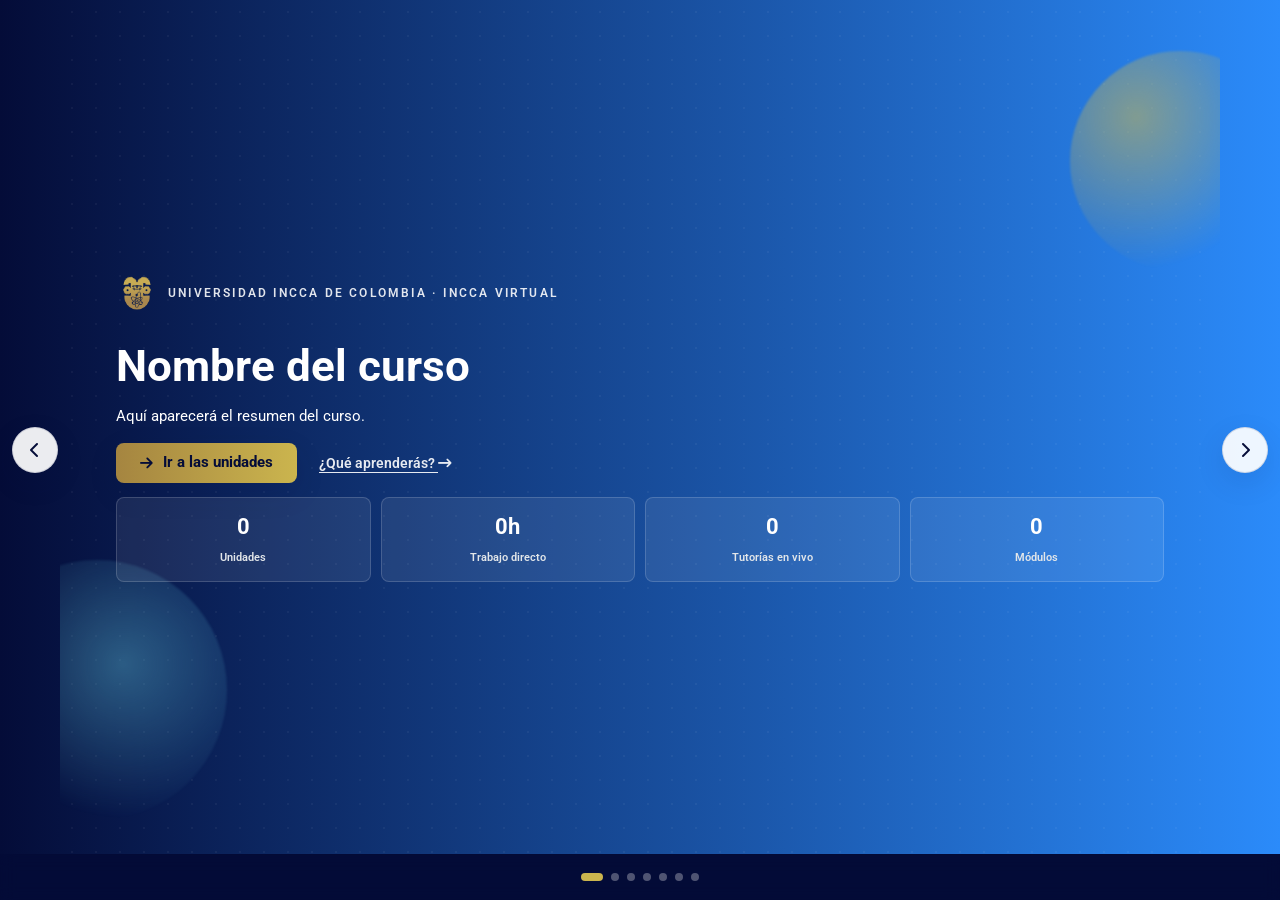
==== index.html @ 9ead6270 "Diapositivas dinamicas: mostrar/ocultar/reordenar y custom (media/pagina) Nuevo campo "secciones" pa" ====
<!DOCTYPE html>
<html lang="es">
<head>
<meta charset="UTF-8">
<meta name="viewport" content="width=device-width, initial-scale=1, viewport-fit=cover">
<title>Visor de recurso — U.INCCA</title>
<meta name="description" content="Visor interactivo de recursos educativos de la Universidad INCCA de Colombia: bienvenida, ruta de aprendizaje, docente, tutorías, video y unidades del curso — contenido parametrizado por curso.">
<meta name="robots" content="noindex, follow">
<meta name="theme-color" content="#040C38">
<meta name="color-scheme" content="light">

<link rel="icon" href="./assets/img/favicon.png" type="image/png">
<link rel="apple-touch-icon" href="./assets/img/apple-touch-icon.png">

<link rel="preconnect" href="https://fonts.googleapis.com">
<link rel="preconnect" href="https://fonts.gstatic.com" crossorigin>
<link rel="preconnect" href="https://cdnjs.cloudflare.com">
<link href="https://fonts.googleapis.com/css2?family=Roboto:wght@400;500;600;700&display=swap" rel="stylesheet">
<link rel="stylesheet" href="https://cdnjs.cloudflare.com/ajax/libs/font-awesome/6.7.2/css/all.min.css" crossorigin="anonymous" referrerpolicy="no-referrer">

<link rel="stylesheet" href="./assets/css/styles.css">
</head>
<body>

<noscript>
  <div style="position:fixed;inset:0;background:#040C38;color:#fff;display:flex;align-items:center;justify-content:center;text-align:center;padding:8vw;font-family:Roboto,Arial,sans-serif;z-index:9999">
    <p>Este contenido interactivo necesita JavaScript habilitado en tu navegador para funcionar. Por favor actívalo y recarga la página.</p>
  </div>
</noscript>

<div class="deck" id="deck">

  <div class="slides" id="slides" role="region" aria-label="Contenido del curso, navegable por diapositivas">

    <!-- 1. HERO -->
    <section class="slide on-dark" id="hero" role="group" aria-roledescription="diapositiva" aria-label="Inicio">
      <div class="slide-body hero-body">
        <div class="hero-dots-bg" aria-hidden="true"></div>
        <div class="hero-blob hero-blob--gold" aria-hidden="true"></div>
        <div class="hero-blob hero-blob--cyan" aria-hidden="true"></div>

        <div class="stagger" style="position:relative;z-index:1;display:flex;flex-direction:column;gap:14px">
          <div class="hero-eyebrow">
            <img class="hero-eyebrow-mark" src="./assets/img/unincca-emblem.png" alt="" aria-hidden="true">
            <div class="hero-eyebrow-text">Universidad INCCA de Colombia · INCCA Virtual</div>
          </div>

          <div class="hero-badges" id="heroBadges"></div>

          <h1 class="hero-title" id="courseName">—</h1>
          <p class="hero-desc" id="heroResumen"></p>

          <div class="hero-cta">
            <button class="btn btn-gold" id="heroUnitsCue">
              <i class="fa-solid fa-arrow-right" aria-hidden="true"></i> Ir a las unidades
            </button>
            <button class="link-underline" id="heroLearnCue">¿Qué aprenderás? <i class="fa-solid fa-arrow-right-long" aria-hidden="true"></i></button>
          </div>

          <div class="stat-row">
            <div class="stat-cell"><span class="stat-num" id="statUnidades" data-counter="0">0</span><span class="stat-label">Unidades</span></div>
            <div class="stat-cell"><span class="stat-num" id="statHoras" data-counter="0" data-counter-suffix="h">0</span><span class="stat-label">Trabajo directo</span></div>
            <div class="stat-cell"><span class="stat-num" id="statTutorias" data-counter="0">0</span><span class="stat-label">Tutorías en vivo</span></div>
            <div class="stat-cell"><span class="stat-num" id="statModulos" data-counter="0">0</span><span class="stat-label">Módulos</span></div>
          </div>
        </div>
      </div>
    </section>

    <!-- 2. BIENVENIDA -->
    <section class="slide" id="bienvenida" role="group" aria-roledescription="diapositiva" aria-label="Bienvenida">
      <div class="slide-body">
        <div class="slide-head">
          <div class="tag"><i class="fa-solid fa-hand-holding-heart" aria-hidden="true"></i> Bienvenida</div>
          <h2 class="heading" id="bienvenidaTitulo">¡Bienvenidos al curso!</h2>
        </div>
        <div class="welcome-grid stagger">
          <div class="welcome-text" id="bienvenidaParrafos"></div>
          <div class="quote-card">
            <blockquote id="bienvenidaFrase"></blockquote>
            <div class="quote-bar"></div>
          </div>
        </div>
      </div>
    </section>

    <!-- 3. APRENDERÁS -->
    <section class="slide" id="aprenderas" role="group" aria-roledescription="diapositiva" aria-label="Qué aprenderás">
      <div class="slide-body">
        <div class="slide-head">
          <div class="tag"><i class="fa-solid fa-route" aria-hidden="true"></i> Ruta de aprendizaje</div>
          <h2 class="heading">¿Qué aprenderás?</h2>
          <p class="sub">Toca cada tarjeta para ver el detalle.</p>
        </div>
        <div class="learn-grid stagger" id="learnGrid"></div>
      </div>
    </section>

    <!-- 4. DOCENTE CREADOR -->
    <section class="slide" id="docente" role="group" aria-roledescription="diapositiva" aria-label="Docente creador">
      <div class="slide-body">
        <div class="slide-head">
          <div class="tag"><i class="fa-solid fa-chalkboard-user" aria-hidden="true"></i> Docente creador</div>
        </div>
        <div class="teacher-grid stagger">
          <div class="teacher-media" id="teacherMedia">
            <div class="teacher-video-frame" id="teacherVideoFrame" hidden>
              <div class="ratio">
                <iframe id="teacherVideo" src="" title="Video del docente creador" allow="autoplay; encrypted-media; picture-in-picture" allowfullscreen loading="lazy"></iframe>
              </div>
            </div>
            <div class="teacher-avatar-frame" id="teacherAvatarFrame">
              <img class="teacher-avatar" id="teacherAvatar" src="" alt="">
            </div>
          </div>
          <div>
            <h3 class="teacher-name" id="teacherName">Docente del curso</h3>
            <div class="teacher-role" id="teacherRole"></div>
            <div class="teacher-bio" id="teacherBio"></div>
            <div class="teacher-tags" id="teacherTags"></div>
          </div>
        </div>
      </div>
    </section>

    <!-- 4b. DOCENTE TUTOR — opcional: solo se muestra si el JSON trae
         "profesor_tutor" (ver construirSlides() en main.js). Mismo
         componente que el docente creador (.teacher-grid), otro rol. -->
    <section class="slide" id="docente_tutor" role="group" aria-roledescription="diapositiva" aria-label="Docente tutor" hidden>
      <div class="slide-body">
        <div class="slide-head">
          <div class="tag"><i class="fa-solid fa-user-tie" aria-hidden="true"></i> Docente tutor</div>
        </div>
        <div class="teacher-grid stagger">
          <div class="teacher-media" id="tutorMedia">
            <div class="teacher-video-frame" id="tutorVideoFrame" hidden>
              <div class="ratio">
                <iframe id="tutorVideo" src="" title="Video del docente tutor" allow="autoplay; encrypted-media; picture-in-picture" allowfullscreen loading="lazy"></iframe>
              </div>
            </div>
            <div class="teacher-avatar-frame" id="tutorAvatarFrame">
              <img class="teacher-avatar" id="tutorAvatar" src="" alt="">
            </div>
          </div>
          <div>
            <h3 class="teacher-name" id="tutorName">Docente del curso</h3>
            <div class="teacher-role" id="tutorRole"></div>
            <div class="teacher-bio" id="tutorBio"></div>
            <div class="teacher-tags" id="tutorTags"></div>
          </div>
        </div>
      </div>
    </section>

    <!-- 5. TUTORÍAS -->
    <section class="slide on-dark-solid" id="tutorias" role="group" aria-roledescription="diapositiva" aria-label="Tutorías">
      <div class="slide-body">
        <div class="slide-head text-center" style="align-items:center;margin:0 auto">
          <div class="tag"><i class="fa-solid fa-calendar-days" aria-hidden="true"></i> Tutorías</div>
          <h2 class="heading">Encuentros sincrónicos</h2>
        </div>
        <div class="tutoria-list stagger" id="tutoriaList"></div>
      </div>
    </section>

    <!-- 6. DEA -->
    <section class="slide on-dark" id="dea" role="group" aria-roledescription="diapositiva" aria-label="Diseño de Experiencia para el Aprendizaje">
      <div class="slide-body">
        <div class="dea-grid stagger">
          <div class="dea-text">
            <div class="tag"><i class="fa-solid fa-compass" aria-hidden="true"></i> Presentación · DEA</div>
            <h2 class="heading" id="videoTitulo" style="margin:10px 0 12px"></h2>
            <div id="videoParrafos"></div>
            <div class="dea-btn-row">
              <button class="btn btn-gold" id="deaUnitsCue">
                <i class="fa-solid fa-door-open" aria-hidden="true"></i> Ir a las unidades
              </button>
              <a class="btn btn-ghost" id="deaDescargaBtn" href="#" target="_blank" rel="noopener" hidden>
                <i class="fa-solid fa-download" aria-hidden="true"></i> Descargar material
              </a>
            </div>
          </div>
          <div class="dea-video-frame" id="deaVideoFrame">
            <div class="ratio">
              <iframe id="videoFrame" src="" title="Video de presentación del curso" allow="autoplay; encrypted-media; picture-in-picture" allowfullscreen loading="lazy"></iframe>
            </div>
          </div>
        </div>
      </div>
    </section>

    <!-- 7. UNIDADES — a pantalla completa (de arriba del todo hasta el deck-bottombar),
         sin el padding/max-width del resto de diapositivas: ver .slide-fullbleed .slide-body.
         Misma clase que usan las diapositivas custom tipo "pagina" (ver main.js). -->
    <section class="slide slide-fullbleed" id="unidades" role="group" aria-roledescription="diapositiva" aria-label="Unidades del curso">
      <div class="slide-body">
        <div class="units-hero" id="unitsHero" aria-label="Módulos del curso"></div>
      </div>
    </section>

  </div>

  <button class="deck-arrow deck-arrow--prev" id="prevBtn" aria-label="Diapositiva anterior"><i class="fa-solid fa-chevron-left" aria-hidden="true"></i></button>
  <button class="deck-arrow deck-arrow--next" id="nextBtn" aria-label="Siguiente diapositiva"><i class="fa-solid fa-chevron-right" aria-hidden="true"></i></button>

  <footer class="deck-bottombar">
    <nav class="deck-dots" id="deckDots" aria-label="Ir a diapositiva"></nav>
  </footer>

</div>

<!-- Modal de pantalla completa para diapositivas custom tipo "media" —
     ver renderCustomSlides()/openMediaModal() en main.js. Vacío por
     diseño: se llena con el mismo iframe/html de la diapositiva al abrir. -->
<div class="media-modal-overlay" id="customMediaModalOverlay">
  <div class="media-modal" role="dialog" aria-modal="true" aria-labelledby="customMediaModalTitle">
    <button class="media-modal-close" id="customMediaModalClose" aria-label="Cerrar">
      <i class="fa-solid fa-xmark" aria-hidden="true"></i>
    </button>
    <h3 class="media-modal-title" id="customMediaModalTitle"></h3>
    <p class="media-modal-descripcion" id="customMediaModalDescripcion"></p>
    <div class="media-modal-body" id="customMediaModalBody"></div>
  </div>
</div>

<div class="toast" id="toast"></div>

<script src="./assets/js/main.js" defer></script>
</body>
</html>
---- assets/css/styles.css ----
/* ==========================================================================
   U.INCCA · Maestría en Transformación de Conflictos y Construcción de Paz
   Mazo de diapositivas interactivo — sin scroll de página (pensado para
   incrustarse como iframe en Moodle). Paleta y tipografía institucional.
   ========================================================================== */

:root {
  --oxford-blue: #040C38;
  --dodger-blue: #2B8BFA;
  --royal-blue: #0B349D;
  --light-cyan: #65CBE3;

  --old-gold: #CBB54E;
  --bronze: #A58540;
  --platinum: #E2E6E9;
  --white: #FFFFFF;

  --gradient-institutional: linear-gradient(to left, var(--dodger-blue), var(--oxford-blue));
  --gradient-institutional-hover: var(--oxford-blue);
  --gradient-gold: linear-gradient(to left, var(--old-gold), var(--bronze));

  --text-body: #262b40;
  --text-muted: #565f7a;

  --font-base: 'Futura Book', Roboto, 'Fira Sans', 'Segoe UI', 'Helvetica Neue', Arial, sans-serif;

  --radius-sm: 0.5rem;
  --radius-md: 1rem;
  --radius-lg: 1.5rem;
  --shadow-soft: 0 10px 30px rgba(4, 12, 56, 0.1);
  --shadow-strong: 0 20px 45px rgba(4, 12, 56, 0.22);
  --ease-out: cubic-bezier(.16,.84,.44,1);

  --chrome-bottom: 46px;
}

* , *::before, *::after { box-sizing: border-box; }

html, body {
  height: 100%;
  margin: 0;
  overflow: hidden; /* el deck no hace scroll de página */
}

body {
  font-family: var(--font-base);
  font-size: 16px;
  line-height: 1.55;
  color: var(--text-body);
  background: var(--oxford-blue);
  -webkit-font-smoothing: antialiased;
  -moz-osx-font-smoothing: grayscale;
}

img, svg { max-width: 100%; display: block; }
a { color: inherit; }
h1, h2, h3, h4 { margin: 0; font-family: var(--font-base); }
h1 { font-weight: 700; }
h2 { font-weight: 600; }
h3 { font-weight: 500; }
p { margin: 0; }
button { font-family: inherit; cursor: pointer; }

.visually-hidden {
  position: absolute !important;
  width: 1px; height: 1px;
  padding: 0; margin: -1px;
  overflow: hidden;
  clip: rect(0,0,0,0);
  white-space: nowrap;
  border: 0;
}

:focus-visible { outline: 3px solid var(--light-cyan); outline-offset: 2px; }

@media (prefers-reduced-motion: reduce) {
  *, *::before, *::after {
    animation-duration: 0.001ms !important;
    animation-iteration-count: 1 !important;
    transition-duration: 0.001ms !important;
  }
}

@keyframes incca-rise { from { opacity: 0; transform: translateY(22px);} to { opacity: 1; transform: translateY(0);} }
@keyframes incca-float { 0%{transform:translate(0,0) rotate(0deg)} 50%{transform:translate(16px,-20px) rotate(7deg)} 100%{transform:translate(0,0) rotate(0deg)} }
@keyframes incca-float2 { 0%{transform:translate(0,0) rotate(0deg)} 50%{transform:translate(-18px,16px) rotate(-5deg)} 100%{transform:translate(0,0) rotate(0deg)} }
@keyframes incca-pulse-ring { 0%{box-shadow:0 0 0 0 rgba(203,181,78,.55)} 70%{box-shadow:0 0 0 14px rgba(203,181,78,0)} 100%{box-shadow:0 0 0 0 rgba(203,181,78,0)} }
@keyframes incca-bounce-x { 0%,100%{transform:translateX(0)} 50%{transform:translateX(6px)} }

/* ==========================================================================
   DECK — contenedor de pantalla completa
   ========================================================================== */
.deck {
  position: relative;
  height: 100vh;
  height: 100dvh;
  width: 100%;
  overflow: hidden;
  background: var(--oxford-blue);
}

/* ---------- Slides ---------- */
.slides {
  position: absolute;
  inset: 0;
  bottom: var(--chrome-bottom);
}

.slide {
  position: absolute;
  inset: 0;
  display: flex;
  flex-direction: column;
  opacity: 0;
  transform: scale(.97);
  transition: opacity .5s var(--ease-out), transform .55s var(--ease-out);
  pointer-events: none;
  z-index: 1;
  background: var(--white);
  overflow: hidden;
}
.slide.is-active { opacity: 1; transform: translateX(0) scale(1); pointer-events: auto; z-index: 3; }
.slide.is-enter-right { transform: translateX(5%) scale(.97); opacity: 0; z-index: 2; }
.slide.is-enter-left { transform: translateX(-5%) scale(.97); opacity: 0; z-index: 2; }
.slide.is-exit-left { transform: translateX(-5%) scale(.97); opacity: 0; z-index: 2; }
.slide.is-exit-right { transform: translateX(5%) scale(.97); opacity: 0; z-index: 2; }
/* .slide ya fija su propio "display" (flex), que por especificidad
   empataría con la regla [hidden] del navegador — sin esto, una
   diapositiva fija oculta vía datos.secciones seguiría ocupando su lugar
   en el árbol de accesibilidad aunque ya esté invisible por opacity. */
.slide[hidden] { display: none; }

.slide-body {
  width: 100%;
  max-width: 1160px;
  margin: 0 auto;
  padding: clamp(14px, 3.4vh, 40px) clamp(16px, 5vw, 56px);
  display: flex;
  flex-direction: column;
  gap: clamp(14px, 2.6vh, 26px);
  height: 100%;
  overflow-y: auto;
  justify-content: flex-start;
  justify-content: safe center;
  scrollbar-width: thin;
  scrollbar-color: rgba(4,12,56,0.25) transparent;
}
.slide-body::-webkit-scrollbar { width: 7px; }
.slide-body::-webkit-scrollbar-thumb { background: rgba(4,12,56,0.18); border-radius: 999px; }
.on-dark .slide-body::-webkit-scrollbar-thumb { background: rgba(255,255,255,0.25); }

.slide.on-dark { background: var(--gradient-institutional); color: var(--white); }
.slide.on-dark-solid { background: var(--oxford-blue); color: var(--white); }

/* Reveal en cascada — se retriggerea vía JS cada vez que la diapositiva se activa */
.stagger > * { opacity: 0; }
.stagger.is-playing > * { animation: incca-rise .6s var(--ease-out) both; }
.stagger.is-playing > *:nth-child(1) { animation-delay: .03s; }
.stagger.is-playing > *:nth-child(2) { animation-delay: .09s; }
.stagger.is-playing > *:nth-child(3) { animation-delay: .15s; }
.stagger.is-playing > *:nth-child(4) { animation-delay: .21s; }
.stagger.is-playing > *:nth-child(5) { animation-delay: .27s; }
.stagger.is-playing > *:nth-child(6) { animation-delay: .33s; }
.stagger.is-playing > *:nth-child(7) { animation-delay: .39s; }
.stagger.is-playing > *:nth-child(8) { animation-delay: .45s; }
.stagger.is-playing > *:nth-child(9) { animation-delay: .51s; }
.stagger.is-playing > *:nth-child(10) { animation-delay: .57s; }

/* ---------- Bottom chrome: arrows + dots ---------- */
.deck-arrow {
  position: absolute;
  top: 50%;
  transform: translateY(-50%);
  z-index: 35;
  width: 46px; height: 46px;
  border-radius: 50%;
  border: 1px solid rgba(4,12,56,0.12);
  background: rgba(255,255,255,0.92);
  color: var(--oxford-blue);
  display: flex; align-items: center; justify-content: center;
  font-size: 16px;
  box-shadow: var(--shadow-soft);
  transition: background .2s, color .2s, transform .2s;
}
.deck-arrow:hover { background: var(--gradient-institutional); color: var(--white); transform: translateY(-50%) scale(1.08); }
.deck-arrow--prev { left: 12px; }
.deck-arrow--next { right: 12px; }
@media (max-width: 560px) {
  .deck-arrow { width: 38px; height: 38px; font-size: 14px; }
  .deck-arrow--prev { left: 6px; }
  .deck-arrow--next { right: 6px; }
}

.deck-bottombar {
  position: absolute;
  left: 0; right: 0; bottom: 0;
  height: var(--chrome-bottom);
  display: flex;
  align-items: center;
  justify-content: center;
  gap: 10px;
  z-index: 30;
  background: rgba(4,12,56,0.55);
  backdrop-filter: blur(8px);
  padding-bottom: env(safe-area-inset-bottom);
}

.deck-dots { display: flex; align-items: center; gap: 8px; }
.deck-dot {
  border: none;
  background: rgba(255,255,255,0.3);
  width: 8px; height: 8px;
  border-radius: 999px;
  padding: 0;
  transition: all .25s var(--ease-out);
}
.deck-dot:hover { background: var(--light-cyan); }
.deck-dot.is-active { width: 22px; background: var(--old-gold); }

/* ==========================================================================
   Componentes de contenido reutilizables dentro de cada diapositiva
   ========================================================================== */
.tag {
  font-size: 12.5px;
  letter-spacing: 2.2px;
  text-transform: uppercase;
  font-weight: 700;
  color: var(--royal-blue);
  display: inline-flex;
  align-items: center;
  gap: 8px;
}
.tag i { color: var(--dodger-blue); }
.on-dark .tag, .on-dark-solid .tag { color: var(--light-cyan); }
.on-dark .tag i, .on-dark-solid .tag i { color: var(--light-cyan); }

.heading {
  font-size: clamp(22px, 3vw, 34px);
  font-weight: 700;
  color: var(--oxford-blue);
  line-height: 1.16;
}
.on-dark .heading, .on-dark-solid .heading { color: var(--white); }

.sub {
  color: var(--text-muted);
  font-size: 14.5px;
  max-width: 640px;
}
.on-dark .sub, .on-dark-solid .sub { color: var(--platinum); }

.slide-head { display: flex; flex-direction: column; gap: 8px; }

/* Buttons */
.btn {
  display: inline-flex; align-items: center; justify-content: center; gap: 10px;
  font-size: 14.5px; font-weight: 700;
  padding: 13px 24px;
  border-radius: var(--radius-sm);
  border: none;
  text-decoration: none;
  transition: transform .25s var(--ease-out), box-shadow .25s var(--ease-out), background .25s var(--ease-out);
  line-height: 1;
}
.btn-primary { background: var(--gradient-institutional); color: var(--white); box-shadow: var(--shadow-soft); }
.btn-primary:hover { background: var(--gradient-institutional-hover); transform: translateY(-2px); box-shadow: var(--shadow-strong); }
.btn-gold { background: var(--gradient-gold); color: var(--oxford-blue); box-shadow: var(--shadow-soft); }
.btn-gold:hover { background: var(--bronze); color: var(--white); transform: translateY(-2px); box-shadow: var(--shadow-strong); }
.btn-ghost { background: rgba(255,255,255,0.1); border: 1px solid rgba(255,255,255,0.35); color: var(--white); font-weight: 600; }
.btn-ghost:hover { background: rgba(255,255,255,0.2); }
.btn-outline { background: transparent; border: 1.5px solid var(--royal-blue); color: var(--royal-blue); font-weight: 600; padding: 9px 16px; font-size: 13px; }
.btn-outline:hover { background: var(--royal-blue); color: var(--white); }
.btn-sm { padding: 9px 15px; font-size: 13px; }
.link-underline {
  color: inherit; font-weight: 600; font-size: 13.5px;
  text-decoration: underline; text-underline-offset: 4px; opacity: .9;
  background: none; border: none;
}
.link-underline:hover { opacity: 1; color: var(--light-cyan); }

/* ---------- Hero (slide 1) ---------- */
.hero-body { justify-content: center; position: relative; }
.hero-blob { position: absolute; border-radius: 50%; pointer-events: none; filter: blur(1px); }
.hero-blob--gold { top: 6%; right: -6%; width: 220px; height: 220px; background: radial-gradient(circle at 30% 30%, rgba(203,181,78,.55), rgba(203,181,78,0) 70%); animation: incca-float 10s ease-in-out infinite; }
.hero-blob--cyan { bottom: 4%; left: -8%; width: 260px; height: 260px; background: radial-gradient(circle at 60% 40%, rgba(101,203,227,.38), rgba(101,203,227,0) 70%); animation: incca-float2 12s ease-in-out infinite; }
.hero-dots-bg { position: absolute; inset: 0; background-image: radial-gradient(rgba(255,255,255,0.08) 1.5px, transparent 1.5px); background-size: 24px 24px; opacity: .55; pointer-events: none; }

.hero-eyebrow { display: flex; align-items: center; gap: 10px; position: relative; z-index: 1; }
.hero-eyebrow-mark { width: 42px; height: 42px; object-fit: contain; flex-shrink: 0; }
.hero-eyebrow-text { font-size: 12px; letter-spacing: 2.2px; text-transform: uppercase; opacity: .88; font-weight: 600; }

.hero-badges { display: flex; flex-wrap: wrap; gap: 8px; position: relative; z-index: 1; }
.hero-badge { background: rgba(255,255,255,0.14); border: 1px solid rgba(255,255,255,0.3); padding: 6px 14px; border-radius: 999px; font-size: 12px; font-weight: 600; letter-spacing: .3px; display: inline-flex; align-items: center; gap: 6px; }
.hero-badge i { font-size: 10px; }
.hero-badge--solid { background: var(--gradient-gold); color: var(--oxford-blue); border: none; font-weight: 700; }

.hero-title { font-size: clamp(24px, 4.4vw, 44px); font-weight: 700; line-height: 1.12; max-width: 760px; position: relative; z-index: 1; }
.hero-desc { max-width: 560px; font-size: 15px; opacity: .94; position: relative; z-index: 1; }
.hero-cta { display: flex; flex-wrap: wrap; gap: 16px; align-items: center; position: relative; z-index: 1; }
.hero-cta .btn-gold { animation: incca-pulse-ring 2.8s infinite; }

.stat-row { display: grid; grid-template-columns: repeat(4, 1fr); gap: 10px; position: relative; z-index: 1; }
.stat-cell { background: rgba(255,255,255,0.08); border: 1px solid rgba(255,255,255,0.16); border-radius: var(--radius-sm); padding: 12px 10px; text-align: center; }
.stat-num { font-size: clamp(17px, 2vw, 22px); font-weight: 700; color: var(--white); display: block; font-variant-numeric: tabular-nums; }
.stat-label { font-size: 10.5px; color: var(--platinum); margin-top: 2px; font-weight: 600; }
@media (max-width: 620px) { .stat-row { grid-template-columns: repeat(2, 1fr); } }

/* ---------- Bienvenida ---------- */
.welcome-grid { display: grid; grid-template-columns: 1.1fr 0.9fr; gap: 34px; align-items: center; }
@media (max-width: 760px) { .welcome-grid { grid-template-columns: 1fr; } }
.welcome-text p { color: var(--text-muted); font-size: 14.5px; margin: 0 0 10px; }
.welcome-text p:last-child { margin-bottom: 0; }
.quote-card { background: var(--oxford-blue); border-radius: var(--radius-lg); padding: 28px 26px; color: var(--white); position: relative; overflow: hidden; }
.quote-card::before { content: "\201C"; position: absolute; top: -30px; left: -6px; font-family: Georgia, serif; font-size: 130px; color: rgba(203,181,78,0.18); line-height: 1; font-weight: 700; }
.quote-card blockquote { position: relative; font-size: 16.5px; font-style: italic; line-height: 1.5; margin: 14px 0 14px; }
.quote-card cite { position: relative; display: block; font-style: normal; font-size: 12.5px; color: var(--light-cyan); font-weight: 600; margin-bottom: 10px; }
.quote-bar { position: relative; height: 3px; width: 48px; background: var(--old-gold); border-radius: 2px; }

/* ---------- Learn cards ---------- */
.learn-grid { display: grid; grid-template-columns: repeat(auto-fit, minmax(220px, 1fr)); gap: 14px; }
.learn-card {
  position: relative; min-height: 168px;
  background: var(--white);
  border-radius: var(--radius-md);
  padding: 18px 20px;
  cursor: pointer;
  box-shadow: 0 8px 20px rgba(4,12,56,0.07);
  border: 1px solid rgba(4,12,56,0.07);
  overflow: hidden;
  transition: transform .25s var(--ease-out), box-shadow .25s var(--ease-out);
}
.learn-card:hover { transform: translateY(-4px); box-shadow: var(--shadow-strong); }
.learn-card-icon { width: 34px; height: 34px; border-radius: 9px; background: var(--royal-blue); color: var(--white); display: flex; align-items: center; justify-content: center; font-weight: 700; margin-bottom: 12px; font-size: 14px; transition: background .25s, color .25s; }
.learn-card:hover .learn-card-icon, .learn-card.is-open .learn-card-icon { background: var(--light-cyan); color: var(--oxford-blue); }
.learn-card-title { font-weight: 700; font-size: 14.5px; color: var(--oxford-blue); margin-bottom: 6px; transition: color .2s; }
.learn-card:hover .learn-card-title { color: var(--royal-blue); }
.learn-card-hint { font-size: 11.5px; color: #9099b3; display: flex; align-items: center; gap: 5px; transition: opacity .2s; }
.learn-card.is-open .learn-card-hint { opacity: 0; }
.learn-card-overlay { position: absolute; left: 0; right: 0; bottom: 0; padding: 16px 20px; background: linear-gradient(180deg, rgba(255,255,255,0.5), #fff 26%); transform: translateY(100%); transition: transform .4s cubic-bezier(.2,.8,.2,1); max-height: 100%; overflow-y: auto; }
.learn-card.is-open .learn-card-overlay { transform: translateY(0); }
.learn-card-overlay p { font-size: 12.8px; color: var(--text-muted); line-height: 1.5; margin: 0; }

/* ---------- Docente ----------
   Media a la izquierda (video si hay, si no el avatar solo, centrado en
   la misma columna) + info a la derecha. Cuando hay video, el avatar se
   convierte en una chapa circular superpuesta sobre su esquina — así el
   video es el protagonista en vez de quedar como un bloque pegado abajo. */
.teacher-grid { display: grid; grid-template-columns: minmax(200px, 300px) 1fr; gap: 34px; align-items: center; }
@media (max-width: 700px) { .teacher-grid { grid-template-columns: 1fr; justify-items: center; text-align: center; } }

.teacher-media { position: relative; display: flex; justify-content: center; }
.teacher-video-frame { width: 100%; border-radius: var(--radius-lg); overflow: hidden; box-shadow: var(--shadow-strong); background: #0b1230; }
.teacher-video-frame .ratio { aspect-ratio: 16/9; }
.teacher-video-frame iframe { width: 100%; height: 100%; border: 0; display: block; }

.teacher-avatar-frame { position: relative; width: 170px; height: 170px; flex-shrink: 0; }
.teacher-avatar { width: 170px; height: 170px; border-radius: var(--radius-lg); object-fit: cover; background: var(--gradient-institutional); box-shadow: var(--shadow-strong); }
.teacher-avatar-frame::after { content: ""; position: absolute; inset: -7px; border-radius: calc(var(--radius-lg) + 7px); border: 2px dashed rgba(11,52,157,0.25); pointer-events: none; }

/* Con video: el avatar pasa a ser una chapa circular chica sobre la
   esquina inferior izquierda del video, no un bloque aparte. */
.teacher-media.has-video { display: block; }
.teacher-media.has-video .teacher-avatar-frame { position: absolute; left: -12px; bottom: -12px; width: 74px; height: 74px; z-index: 2; }
.teacher-media.has-video .teacher-avatar { width: 74px; height: 74px; border-radius: 50%; border: 4px solid var(--white); }
.teacher-media.has-video .teacher-avatar-frame::after { content: none; }

.teacher-name { font-size: 21px; font-weight: 700; color: var(--oxford-blue); margin: 0 0 6px; }
.teacher-role { color: var(--royal-blue); font-weight: 600; font-size: 12.5px; margin-bottom: 10px; }
.teacher-bio p { color: var(--text-muted); font-size: 13.3px; margin: 0 0 8px; }
.teacher-bio p:last-child { margin-bottom: 0; }
.teacher-tags { display: flex; flex-wrap: wrap; gap: 6px; margin-top: 12px; }
@media (max-width: 700px) { .teacher-tags { justify-content: center; } .teacher-media.has-video .teacher-avatar-frame { left: 50%; transform: translateX(-50%); bottom: -20px; } }
.teacher-tag { background: var(--platinum); color: var(--oxford-blue); font-size: 11.5px; font-weight: 600; padding: 5px 12px; border-radius: 999px; display: inline-flex; align-items: center; gap: 5px; }
.teacher-tag i { color: var(--royal-blue); font-size: 10px; }

/* ---------- Tutorías ---------- */
.tutoria-list { max-width: 780px; margin: 0 auto; width: 100%; display: flex; flex-direction: column; gap: 8px; }
.tutoria-item { background: rgba(255,255,255,0.05); border: 1px solid rgba(255,255,255,0.14); border-radius: var(--radius-md); overflow: hidden; transition: border-color .2s; }
.tutoria-item.is-open { border-color: rgba(203,181,78,0.4); }
.tutoria-head { width: 100%; display: flex; justify-content: space-between; align-items: center; padding: 12px 16px; background: transparent; border: none; color: inherit; text-align: left; transition: background .2s; }
.tutoria-head:hover { background: rgba(255,255,255,0.04); }
.tutoria-head-left { display: flex; align-items: center; gap: 12px; min-width: 0; }
.tutoria-num { width: 28px; height: 28px; border-radius: 50%; background: var(--gradient-gold); color: var(--oxford-blue); display: flex; align-items: center; justify-content: center; font-weight: 700; font-size: 11.5px; flex-shrink: 0; }
.tutoria-status { width: 28px; height: 28px; border-radius: 50%; background: rgba(101,203,227,0.16); color: var(--light-cyan); display: flex; align-items: center; justify-content: center; font-size: 12px; flex-shrink: 0; }
.tutoria-title { font-weight: 700; font-size: 13.6px; }
.tutoria-date { font-size: 11.5px; color: #c9cfe0; margin-top: 2px; display: flex; align-items: center; gap: 5px; }
.tutoria-chevron { transition: transform .25s; color: var(--old-gold); flex-shrink: 0; }
.tutoria-item.is-open .tutoria-chevron { transform: rotate(180deg); }
.tutoria-body { max-height: 0; overflow: hidden; transition: max-height .35s var(--ease-out); }
.tutoria-body-inner { padding: 0 16px 16px 56px; display: flex; flex-wrap: wrap; gap: 10px; }
@media (max-width: 480px) { .tutoria-body-inner { padding-left: 16px; } }

/* ---------- DEA ---------- */
.dea-grid { display: grid; grid-template-columns: 1fr 0.9fr; gap: 26px; align-items: center; }
@media (max-width: 760px) { .dea-grid { grid-template-columns: 1fr; } }
.dea-text p { font-size: 13.5px; opacity: .92; margin: 0 0 10px; }
.dea-btn-row { display: flex; flex-wrap: wrap; gap: 12px; align-items: center; margin-top: 6px; }
.dea-video-frame { background: rgba(0,0,0,0.2); border-radius: var(--radius-md); padding: 10px; border: 1px solid rgba(255,255,255,0.2); }
.dea-video-frame .ratio { aspect-ratio: 16/9; border-radius: 9px; overflow: hidden; background: #05102e; }
.dea-video-frame iframe { width: 100%; height: 100%; border: 0; }

/* ---------- Unidades (acordeón de módulos: CONECTA / INCCA APOYO / Semana N) ----------
   Reemplaza al antiguo grid de "actividades". El curso entrega un arreglo
   ORDENADO de módulos (JSON: datos.modulos), indistinguibles entre sí para
   el diseño — CONECTA, INCCA APOYO y cada Semana se pintan con el mismo
   componente, solo cambia el nombre. Ya no hay contenido "en la página":
   cada módulo es un panel de acordeón que, al pulsar su CTA, redirige de
   verdad (enlace real, target="_blank") a la URL de esa sección en Moodle
   — no ejecuta lógica adicional, igual que cualquier link normal. */
/* A pantalla completa: de arriba del todo hasta el deck-bottombar, sin el
   padding/max-width/centrado que usa el resto de diapositivas — igual que el
   hero del visor V2. El z-index de cada panel (para que la punta de
   flecha de un panel tape la costura del siguiente) se fija inline desde
   JS (style="z-index:…"), no aquí, porque depende de N (cantidad de
   módulos), que es dinámica. */
.slide-fullbleed .slide-body { max-width: none; padding: 0; gap: 0; overflow: hidden; justify-content: stretch; }
.units-hero { position: relative; display: flex; width: 100%; height: 100%; }
.unit-panel {
  position: relative; flex: 1 1 0; min-width: 54px; height: 100%;
  display: flex; flex-direction: column; container-type: inline-size;
  border: none; padding: 0; color: var(--white); cursor: pointer;
  clip-path: polygon(0 0, calc(100% - 46px) 0, 100% 50%, calc(100% - 46px) 100%, 0 100%);
  transition: flex .5s var(--ease-out);
  margin-left: -46px;
  /* Color sólido propio (fijo por panel, para que se note la separación
     y la forma de cada uno), tomado de un punto del degradé institucional
     claro→oscuro — se fija por JS vía la variable --unit-color, según la
     posición del módulo (índice/total). La costura dorada de arriba
     mantiene la identidad azul + dorado uniendo todos los paneles. */
  background: var(--unit-color, var(--royal-blue));
  box-shadow: inset 0 4px 0 0 var(--old-gold);
}
.unit-panel:first-child { margin-left: 0; }
.unit-panel:last-child { clip-path: none; }
.unit-panel.expanded { flex: 6 1 0%; cursor: default; background: linear-gradient(165deg, var(--oxford-blue), #020818 85%); box-shadow: inset 0 0 0 2px rgba(203,181,78,.35); }

.unit-panel-icon { position: absolute; top: 14%; left: 50%; transform: translateX(-50%); font-size: clamp(28px, 26cqw, 100px); color: var(--white); opacity: .95; text-shadow: 0 2px 10px rgba(2,8,24,.55), 0 0 30px rgba(2,8,24,.35); transition: opacity .3s var(--ease-out); }
.unit-panel-number { position: absolute; top: 14%; left: 50%; transform: translateX(-50%); font-size: clamp(30px, 30cqw, 130px); font-weight: 800; line-height: 1; color: var(--white); opacity: .95; text-shadow: 0 2px 10px rgba(2,8,24,.55), 0 0 30px rgba(2,8,24,.35); transition: opacity .3s var(--ease-out); }
.unit-panel.expanded .unit-panel-icon, .unit-panel.expanded .unit-panel-number { opacity: 0; }

.unit-footer { position: absolute; left: 0; bottom: 0; z-index: 2; transition: opacity .25s var(--ease-out); }
.unit-panel.expanded .unit-footer { opacity: 0; pointer-events: none; }
.unit-footer-shape { background: var(--white); padding: 9px 20px 9px 15px; clip-path: polygon(0 0,100% 0,86% 100%,0 100%); min-width: 100px; }
.unit-footer-label { color: var(--royal-blue); font-weight: 800; letter-spacing: .02em; font-size: .82rem; white-space: nowrap; }

/* Foto de fondo (temática académica) + velo azul institucional encima —
   dos capas de background-image: el degradé pinta SOBRE la foto, así el
   texto sigue siendo legible y el tono combina con el resto del visor. */
.unit-active-content {
  position: absolute; inset: 0; display: flex; flex-direction: column;
  opacity: 0; pointer-events: none; transition: opacity .35s var(--ease-out) .15s;
  padding: 64px 6% 54px;
  background-image: linear-gradient(165deg, rgba(4,12,56,.9), rgba(4,12,56,.88) 55%, rgba(2,8,24,.96)), url("https://images.unsplash.com/photo-1523240795612-9a054b0db644?w=1600&q=60&auto=format&fit=crop");
  background-size: cover;
  background-position: center;
}
.unit-panel.expanded .unit-active-content { opacity: 1; pointer-events: auto; }
.unit-watermark { position: absolute; inset: 0; display: flex; align-items: center; justify-content: center; overflow: hidden; pointer-events: none; z-index: 0; }
.unit-watermark span { font-size: clamp(40px,8vw,130px); font-weight: 800; color: var(--white); opacity: .07; white-space: nowrap; letter-spacing: .02em; }

.unit-tag { position: relative; z-index: 1; align-self: flex-start; background: var(--gradient-gold); color: var(--oxford-blue); font-weight: 800; letter-spacing: .06em; font-size: .78rem; padding: 7px 16px; border-radius: 2px 8px 2px 8px; }
.unit-title { position: relative; z-index: 1; color: var(--white); font-weight: 700; margin-top: 16px; font-size: clamp(1.5rem,3.6vw,2.8rem); line-height: 1.14; max-width: 65%; }
.unit-illustration { position: relative; z-index: 1; flex: 1 1 auto; display: flex; align-items: center; justify-content: center; min-height: 0; overflow: hidden; }
.unit-illustration svg, .unit-illustration img { width: 100%; height: 100%; max-width: 320px; max-height: 100%; object-fit: contain; filter: drop-shadow(0 14px 30px rgba(2,8,24,.45)); }

.unit-cta { position: relative; z-index: 1; align-self: flex-start; text-decoration: none; display: flex; align-items: center; gap: 12px; color: var(--white); font-weight: 700; font-size: 1rem; }
.unit-cta-arrow { width: 42px; height: 42px; border-radius: 50%; background: var(--gradient-gold); color: var(--oxford-blue); display: flex; align-items: center; justify-content: center; font-size: 14px; transition: transform .25s var(--ease-out); flex-shrink: 0; }
.unit-cta:hover .unit-cta-arrow { transform: translateX(5px); }

.activity-empty { grid-column: 1 / -1; text-align: center; padding: 30px 16px; color: var(--text-muted); }
.activity-empty i { font-size: 24px; color: var(--platinum); margin-bottom: 10px; display: block; }

@media (max-width: 760px) {
  .units-hero { flex-direction: column; }
  .unit-panel {
    clip-path: polygon(0 0, 100% 0, 100% calc(100% - 22px), 50% 100%, 0 calc(100% - 22px));
    margin: -22px 0 0 0 !important;
    flex: 1; min-width: 0;
    box-shadow: inset 4px 0 0 0 var(--old-gold);
  }
  .unit-panel:first-child { margin-top: 0 !important; }
  .unit-panel:last-child { clip-path: none; }
  .unit-panel.expanded { flex: 8; box-shadow: inset 0 0 0 2px rgba(203,181,78,.35); }
  .unit-panel-icon, .unit-panel-number { top: 14px; font-size: 22px; }
  .unit-footer { bottom: 22px; padding-bottom: 4px; }
  .unit-footer-shape { padding: 6px 14px 6px 11px; min-width: 80px; }
  .unit-footer-label { font-size: .7rem; }
  .unit-active-content { padding: 30px 7% 24px; }
  .unit-title { max-width: 100%; font-size: 1.3rem; }
  .unit-illustration svg { max-width: 58vw; }
}

/* ---------- Diapositivas custom (datos.diapositivas_extra) ----------
   Tipo "pagina": el iframe/html ocupa toda la diapositiva (misma clase
   .slide-fullbleed que usa Unidades). Tipo "media": diapositiva normal
   con título/descripción + el contenido en un marco contenido, con botón
   para abrirlo en el modal de pantalla completa de abajo. */
.custom-page { position: relative; width: 100%; height: 100%; overflow: auto; background: var(--white); }
.custom-page iframe { width: 100%; height: 100%; border: 0; display: block; }

.custom-media-frame {
  position: relative; flex: 1; min-height: 240px;
  border-radius: var(--radius-md); overflow: hidden;
  background: var(--platinum); box-shadow: 0 6px 16px rgba(4,12,56,0.06);
  border: 1px solid rgba(4,12,56,0.08);
}
.custom-media-frame iframe { width: 100%; height: 100%; min-height: 320px; border: 0; display: block; }
.custom-media-expand {
  position: absolute; top: 12px; right: 12px; width: 38px; height: 38px;
  border-radius: 50%; border: none; background: rgba(4,12,56,.55); color: var(--white);
  display: flex; align-items: center; justify-content: center; font-size: 14px;
  backdrop-filter: blur(4px); -webkit-backdrop-filter: blur(4px);
  transition: background .2s, transform .2s;
}
.custom-media-expand:hover { background: var(--oxford-blue); transform: scale(1.06); }

/* ---------- Modal de pantalla completa (diapositivas custom tipo "media") ---------- */
.media-modal-overlay {
  position: fixed; inset: 0; z-index: 200;
  background: rgba(4,12,56,.85); backdrop-filter: blur(4px); -webkit-backdrop-filter: blur(4px);
  display: flex; align-items: center; justify-content: center; padding: 4vh 3vw;
  opacity: 0; pointer-events: none; transition: opacity .25s var(--ease-out);
}
.media-modal-overlay.is-open { opacity: 1; pointer-events: auto; }
.media-modal {
  width: min(1100px, 100%); height: min(86vh, 720px); max-height: 92vh;
  background: var(--white); border-radius: var(--radius-lg); box-shadow: var(--shadow-strong);
  padding: 20px 22px; display: flex; flex-direction: column; gap: 8px; position: relative;
  transform: scale(.96); transition: transform .25s var(--ease-out);
}
.media-modal-overlay.is-open .media-modal { transform: scale(1); }
.media-modal-close {
  position: absolute; top: 14px; right: 14px; width: 34px; height: 34px; border-radius: 50%;
  border: none; background: var(--platinum); color: var(--oxford-blue);
  display: flex; align-items: center; justify-content: center; font-size: 13px; z-index: 1;
}
.media-modal-close:hover { background: var(--light-cyan); }
.media-modal-title { font-size: clamp(1.1rem, 2.2vw, 1.5rem); font-weight: 700; color: var(--oxford-blue); padding-right: 40px; }
.media-modal-descripcion { color: var(--text-muted); font-size: 13.5px; }
.media-modal-body { flex: 1; min-height: 0; border-radius: var(--radius-sm); overflow: hidden; background: var(--platinum); }
.media-modal-body iframe { width: 100%; height: 100%; border: 0; display: block; }

@media (max-width: 620px) {
  .media-modal { padding: 16px; height: min(88vh, 640px); }
}

/* ---------- Toast ---------- */
.toast {
  position: fixed; bottom: calc(var(--chrome-bottom) + 14px); left: 50%;
  transform: translateX(-50%) translateY(20px);
  background: var(--oxford-blue); color: var(--white);
  padding: 12px 20px; border-radius: var(--radius-sm);
  font-size: 13px; font-weight: 600;
  display: flex; align-items: center; gap: 9px;
  box-shadow: var(--shadow-strong);
  z-index: 100;
  opacity: 0; pointer-events: none;
  transition: opacity .3s, transform .3s;
}
.toast.is-visible { opacity: 1; transform: translateX(-50%) translateY(0); }
.toast i { color: var(--light-cyan); }

/* ---------- Short-viewport tweaks ---------- */
@media (max-height: 620px) {
  :root { --chrome-bottom: 40px; }
  .hero-badges, .hero-eyebrow { margin-bottom: 2px; }
  .stat-row { display: none; }
}

.text-center { text-align: center; }
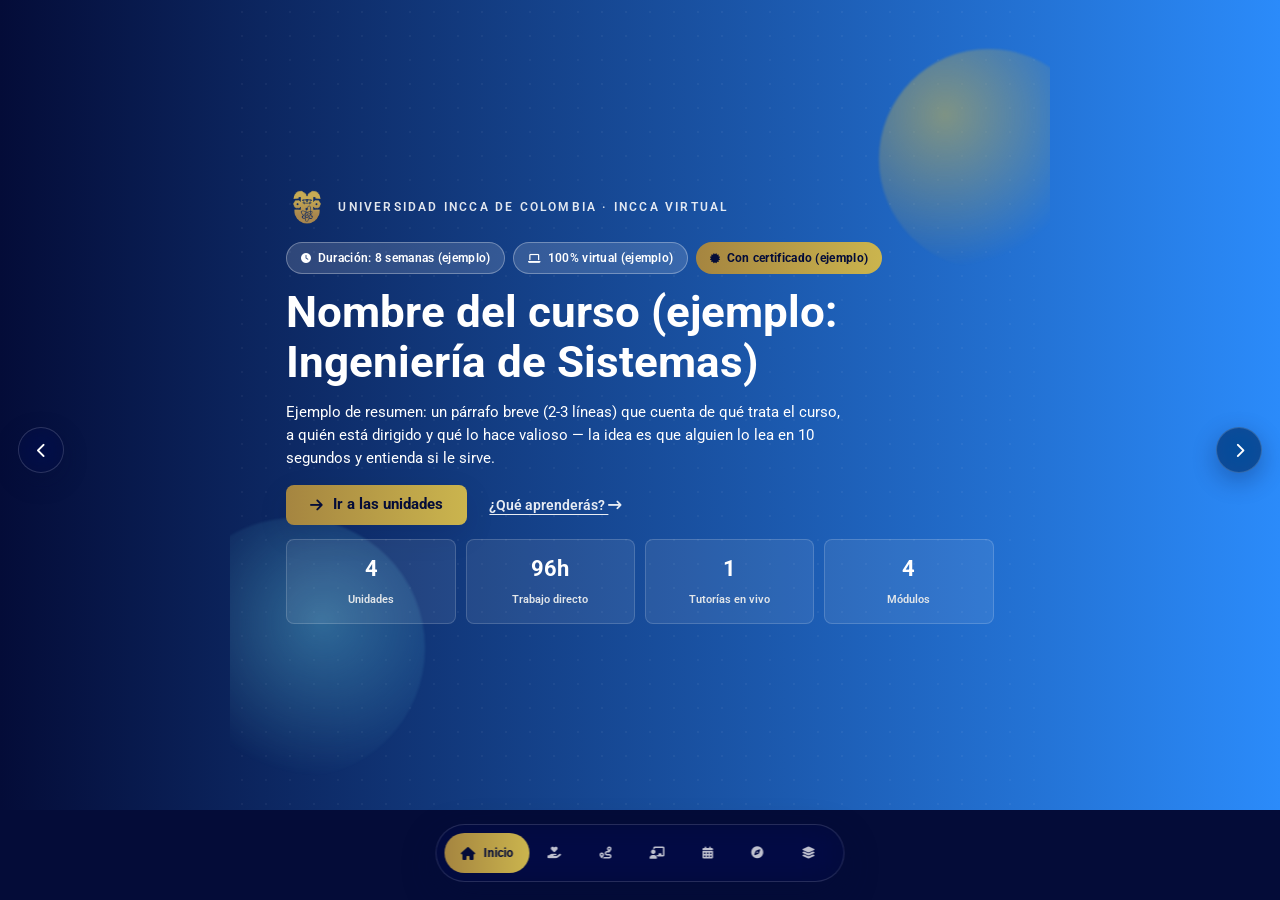
==== commit 9648d0dc: "Rediseno visual: barra flotante con iconos, flechas glass, mas pulido Basado en un rediseno hecho co" ====
--- a/index.html
+++ b/index.html
@@ -189,7 +189,7 @@
       </div>
     </section>
 
-    <!-- 7. UNIDADES — a pantalla completa (de arriba del todo hasta el deck-bottombar),
+    <!-- 7. UNIDADES — a pantalla completa (de arriba del todo hasta abajo del todo),
          sin el padding/max-width del resto de diapositivas: ver .slide-fullbleed .slide-body.
          Misma clase que usan las diapositivas custom tipo "pagina" (ver main.js). -->
     <section class="slide slide-fullbleed" id="unidades" role="group" aria-roledescription="diapositiva" aria-label="Unidades del curso">
@@ -203,9 +203,7 @@
   <button class="deck-arrow deck-arrow--prev" id="prevBtn" aria-label="Diapositiva anterior"><i class="fa-solid fa-chevron-left" aria-hidden="true"></i></button>
   <button class="deck-arrow deck-arrow--next" id="nextBtn" aria-label="Siguiente diapositiva"><i class="fa-solid fa-chevron-right" aria-hidden="true"></i></button>
 
-  <footer class="deck-bottombar">
-    <nav class="deck-dots" id="deckDots" aria-label="Ir a diapositiva"></nav>
-  </footer>
+  <nav class="deck-floatnav" id="deckFloatNav" aria-label="Ir a diapositiva"></nav>
 
 </div>
 
--- a/assets/css/styles.css
+++ b/assets/css/styles.css
@@ -31,7 +31,11 @@
   --shadow-strong: 0 20px 45px rgba(4, 12, 56, 0.22);
   --ease-out: cubic-bezier(.16,.84,.44,1);
 
-  --chrome-bottom: 46px;
+  /* Espacio que cada diapositiva deja libre abajo para que la barra
+     flotante (.deck-floatnav, position:absolute) nunca tape contenido —
+     ya no es una barra de chrome sólida de punta a punta, así que esto
+     es solo margen de despeje, no la altura real de nada. */
+  --chrome-bottom: 90px;
 }
 
 * , *::before, *::after { box-sizing: border-box; }
@@ -131,8 +135,16 @@
 .slide[hidden] { display: none; }
 
 .slide-body {
+  position: relative;
   width: 100%;
-  max-width: 1160px;
+  /* Antes era un fijo de 1160px — en pantallas grandes dejaba muchísimo
+     margen vacío a los costados. Ahora crece con el viewport (mismo piso
+     de 1160px que ya tenía, para no cambiar nada en pantallas normales/
+     chicas) hasta un techo de 1720px, para que no se vuelva absurdamente
+     ancho en monitores 4K/ultrawide. Inicio y Tutorías angostan este
+     mismo valor más abajo — son contenido más "de texto/lista" que se
+     lee mejor sin estirarse tanto. */
+  max-width: clamp(1160px, 80vw, 1720px);
   margin: 0 auto;
   padding: clamp(14px, 3.4vh, 40px) clamp(16px, 5vw, 56px);
   display: flex;
@@ -151,6 +163,24 @@
 
 .slide.on-dark { background: var(--gradient-institutional); color: var(--white); }
 .slide.on-dark-solid { background: var(--oxford-blue); color: var(--white); }
+
+/* Inicio (título + resumen) y Tutorías (lista centrada) leen mejor más
+   angostos que el resto de las diapositivas — mismo piso/techo relativo. */
+#hero .slide-body { max-width: clamp(760px, 64vw, 1180px); }
+#tutorias .slide-body { max-width: clamp(680px, 56vw, 1000px); }
+
+/* Blobs decorativos (mismo lenguaje visual que el hero) — Docente se
+   sentía muy plano sin ningún fondo ambiental. */
+.slide#docente::before, .slide#docente_tutor::before {
+  content: ""; position: absolute; top: -10%; right: -8%; width: 38%; height: 60%;
+  border-radius: 50%; pointer-events: none;
+  background: radial-gradient(circle, rgba(43,139,250,.10), rgba(43,139,250,0) 70%);
+}
+.slide#docente::after, .slide#docente_tutor::after {
+  content: ""; position: absolute; bottom: -14%; left: -6%; width: 34%; height: 55%;
+  border-radius: 50%; pointer-events: none;
+  background: radial-gradient(circle, rgba(203,181,78,.14), rgba(203,181,78,0) 70%);
+}
 
 /* Reveal en cascada — se retriggerea vía JS cada vez que la diapositiva se activa */
 .stagger > * { opacity: 0; }
@@ -166,7 +196,13 @@
 .stagger.is-playing > *:nth-child(9) { animation-delay: .51s; }
 .stagger.is-playing > *:nth-child(10) { animation-delay: .57s; }
 
-/* ---------- Bottom chrome: arrows + dots ---------- */
+/* ---------- Bottom chrome: flechas glass + barra flotante con íconos ----------
+   Reemplaza los círculos blancos sólidos y la barra de puntos por un
+   tratamiento "glass" (blur + saturate, fondo azul translúcido) — más
+   liviano visualmente que una barra de chrome sólida de punta a punta,
+   y la barra inferior ahora muestra un ícono por diapositiva (más
+   contexto que un punto) con la etiqueta de texto apareciendo solo en
+   la diapositiva activa. */
 .deck-arrow {
   position: absolute;
   top: 50%;
@@ -174,48 +210,61 @@
   z-index: 35;
   width: 46px; height: 46px;
   border-radius: 50%;
-  border: 1px solid rgba(4,12,56,0.12);
-  background: rgba(255,255,255,0.92);
-  color: var(--oxford-blue);
+  border: 1px solid rgba(255,255,255,0.16);
+  background: rgba(4,12,56,0.5);
+  backdrop-filter: blur(14px) saturate(160%);
+  -webkit-backdrop-filter: blur(14px) saturate(160%);
+  color: var(--white);
   display: flex; align-items: center; justify-content: center;
-  font-size: 16px;
-  box-shadow: var(--shadow-soft);
-  transition: background .2s, color .2s, transform .2s;
-}
-.deck-arrow:hover { background: var(--gradient-institutional); color: var(--white); transform: translateY(-50%) scale(1.08); }
-.deck-arrow--prev { left: 12px; }
-.deck-arrow--next { right: 12px; }
+  font-size: 15px;
+  box-shadow: 0 8px 24px rgba(4,12,56,.3);
+  transition: background .2s, transform .2s;
+}
+.deck-arrow:hover { background: rgba(4,12,56,.75); transform: translateY(-50%) scale(1.08); }
+.deck-arrow:active { transform: translateY(-50%) scale(.94); }
+.deck-arrow--prev { left: 18px; }
+.deck-arrow--next { right: 18px; }
 @media (max-width: 560px) {
   .deck-arrow { width: 38px; height: 38px; font-size: 14px; }
-  .deck-arrow--prev { left: 6px; }
-  .deck-arrow--next { right: 6px; }
-}
-
-.deck-bottombar {
+  .deck-arrow--prev { left: 8px; }
+  .deck-arrow--next { right: 8px; }
+}
+
+.deck-floatnav {
   position: absolute;
-  left: 0; right: 0; bottom: 0;
-  height: var(--chrome-bottom);
-  display: flex;
-  align-items: center;
-  justify-content: center;
-  gap: 10px;
-  z-index: 30;
-  background: rgba(4,12,56,0.55);
-  backdrop-filter: blur(8px);
-  padding-bottom: env(safe-area-inset-bottom);
-}
-
-.deck-dots { display: flex; align-items: center; gap: 8px; }
-.deck-dot {
-  border: none;
-  background: rgba(255,255,255,0.3);
-  width: 8px; height: 8px;
+  left: 50%; bottom: 18px;
+  transform: translateX(-50%);
+  z-index: 45;
+  display: flex; align-items: center; gap: 6px;
+  padding: 8px;
   border-radius: 999px;
-  padding: 0;
-  transition: all .25s var(--ease-out);
-}
-.deck-dot:hover { background: var(--light-cyan); }
-.deck-dot.is-active { width: 22px; background: var(--old-gold); }
+  background: rgba(4,12,56,.55);
+  backdrop-filter: blur(20px) saturate(180%);
+  -webkit-backdrop-filter: blur(20px) saturate(180%);
+  border: 1px solid rgba(255,255,255,.14);
+  box-shadow: 0 12px 34px rgba(4,12,56,.35);
+  max-width: min(92vw, 720px);
+  overflow-x: auto;
+  padding-bottom: calc(8px + env(safe-area-inset-bottom));
+}
+.floatnav-item {
+  display: flex; align-items: center; gap: 8px;
+  border: none; background: transparent; color: var(--white);
+  border-radius: 999px; height: 40px; padding: 0 12px;
+  flex-shrink: 0;
+  transition: background .3s var(--ease-out), color .3s var(--ease-out), padding .3s var(--ease-out);
+}
+.floatnav-item:hover { background: rgba(255,255,255,.12); }
+.floatnav-item i { font-size: 12px; opacity: .75; transition: font-size .3s, opacity .3s; }
+.floatnav-item-label {
+  font-size: 12px; font-weight: 700; white-space: nowrap;
+  max-width: 0; opacity: 0; overflow: hidden;
+  transition: max-width .3s var(--ease-out), opacity .2s var(--ease-out);
+}
+.floatnav-item.is-active { background: var(--gradient-gold); color: var(--oxford-blue); padding: 0 16px; }
+.floatnav-item.is-active:hover { background: var(--gradient-gold); }
+.floatnav-item.is-active i { font-size: 13px; opacity: 1; }
+.floatnav-item.is-active .floatnav-item-label { max-width: 160px; opacity: 1; }
 
 /* ==========================================================================
    Componentes de contenido reutilizables dentro de cada diapositiva
@@ -319,18 +368,18 @@
 /* ---------- Learn cards ---------- */
 .learn-grid { display: grid; grid-template-columns: repeat(auto-fit, minmax(220px, 1fr)); gap: 14px; }
 .learn-card {
-  position: relative; min-height: 168px;
+  position: relative; min-height: 172px;
   background: var(--white);
-  border-radius: var(--radius-md);
-  padding: 18px 20px;
+  border-radius: 20px;
+  padding: 20px 22px;
   cursor: pointer;
   box-shadow: 0 8px 20px rgba(4,12,56,0.07);
   border: 1px solid rgba(4,12,56,0.07);
   overflow: hidden;
   transition: transform .25s var(--ease-out), box-shadow .25s var(--ease-out);
 }
-.learn-card:hover { transform: translateY(-4px); box-shadow: var(--shadow-strong); }
-.learn-card-icon { width: 34px; height: 34px; border-radius: 9px; background: var(--royal-blue); color: var(--white); display: flex; align-items: center; justify-content: center; font-weight: 700; margin-bottom: 12px; font-size: 14px; transition: background .25s, color .25s; }
+.learn-card:hover, .learn-card.is-open { transform: translateY(-4px); box-shadow: var(--shadow-strong); }
+.learn-card-icon { width: 36px; height: 36px; border-radius: 10px; background: var(--royal-blue); color: var(--white); display: flex; align-items: center; justify-content: center; font-weight: 700; margin-bottom: 12px; font-size: 14px; transition: background .25s, color .25s; }
 .learn-card:hover .learn-card-icon, .learn-card.is-open .learn-card-icon { background: var(--light-cyan); color: var(--oxford-blue); }
 .learn-card-title { font-weight: 700; font-size: 14.5px; color: var(--oxford-blue); margin-bottom: 6px; transition: color .2s; }
 .learn-card:hover .learn-card-title { color: var(--royal-blue); }
@@ -386,8 +435,12 @@
 .tutoria-date { font-size: 11.5px; color: #c9cfe0; margin-top: 2px; display: flex; align-items: center; gap: 5px; }
 .tutoria-chevron { transition: transform .25s; color: var(--old-gold); flex-shrink: 0; }
 .tutoria-item.is-open .tutoria-chevron { transform: rotate(180deg); }
-.tutoria-body { max-height: 0; overflow: hidden; transition: max-height .35s var(--ease-out); }
-.tutoria-body-inner { padding: 0 16px 16px 56px; display: flex; flex-wrap: wrap; gap: 10px; }
+/* Colapso con grid-template-rows en vez de max-height calculado en JS —
+   no depende de medir scrollHeight, así que sigue siendo correcto aunque
+   el contenido cambie de alto (texto largo, salto de línea, etc.). */
+.tutoria-body { display: grid; grid-template-rows: 0fr; transition: grid-template-rows .35s var(--ease-out); }
+.tutoria-item.is-open .tutoria-body { grid-template-rows: 1fr; }
+.tutoria-body-inner { min-height: 0; overflow: hidden; padding: 0 16px 16px 56px; display: flex; flex-wrap: wrap; gap: 10px; }
 @media (max-width: 480px) { .tutoria-body-inner { padding-left: 16px; } }
 
 /* ---------- DEA ---------- */
@@ -407,7 +460,7 @@
    cada módulo es un panel de acordeón que, al pulsar su CTA, redirige de
    verdad (enlace real, target="_blank") a la URL de esa sección en Moodle
    — no ejecuta lógica adicional, igual que cualquier link normal. */
-/* A pantalla completa: de arriba del todo hasta el deck-bottombar, sin el
+/* A pantalla completa: de arriba del todo hasta abajo del todo, sin el
    padding/max-width/centrado que usa el resto de diapositivas — igual que el
    hero del visor V2. El z-index de cada panel (para que la punta de
    flecha de un panel tape la costura del siguiente) se fija inline desde
@@ -462,6 +515,18 @@
 .unit-title { position: relative; z-index: 1; color: var(--white); font-weight: 700; margin-top: 16px; font-size: clamp(1.5rem,3.6vw,2.8rem); line-height: 1.14; max-width: 65%; }
 .unit-illustration { position: relative; z-index: 1; flex: 1 1 auto; display: flex; align-items: center; justify-content: center; min-height: 0; overflow: hidden; }
 .unit-illustration svg, .unit-illustration img { width: 100%; height: 100%; max-width: 320px; max-height: 100%; object-fit: contain; filter: drop-shadow(0 14px 30px rgba(2,8,24,.45)); }
+/* Respaldo cuando la imagen no carga inline (ver el onerror en main.js) —
+   mismo estilo "ghost" que .btn-ghost, pensado para el fondo oscuro de
+   .unit-active-content. */
+.unit-illustration-fallback {
+  display: inline-flex; align-items: center; gap: 10px;
+  color: var(--white); text-decoration: none; font-weight: 700; font-size: .95rem;
+  background: rgba(255,255,255,.1); border: 1px solid rgba(255,255,255,.3);
+  padding: 14px 24px; border-radius: 999px;
+  transition: background .2s, transform .2s;
+}
+.unit-illustration-fallback:hover { background: rgba(255,255,255,.2); transform: translateY(-2px); }
+.unit-illustration-fallback i { color: var(--old-gold); font-size: 1.1em; }
 
 .unit-cta { position: relative; z-index: 1; align-self: flex-start; text-decoration: none; display: flex; align-items: center; gap: 12px; color: var(--white); font-weight: 700; font-size: 1rem; }
 .unit-cta-arrow { width: 42px; height: 42px; border-radius: 50%; background: var(--gradient-gold); color: var(--oxford-blue); display: flex; align-items: center; justify-content: center; font-size: 14px; transition: transform .25s var(--ease-out); flex-shrink: 0; }
@@ -481,7 +546,13 @@
   .unit-panel:first-child { margin-top: 0 !important; }
   .unit-panel:last-child { clip-path: none; }
   .unit-panel.expanded { flex: 8; box-shadow: inset 0 0 0 2px rgba(203,181,78,.35); }
-  .unit-panel-icon, .unit-panel-number { top: 14px; font-size: 22px; }
+  /* Apiladas, cada franja es un "home plate" (rectángulo con la punta
+     apuntando hacia abajo, ver el clip-path de arriba): la franja de
+     ARRIBA se solapa 22px sobre el centro de ESTA, justo donde el ícono
+     quedaba centrado con top:14px — por eso se veía tapado. Centrarlo en
+     el 58% (un poco más abajo de la mitad) lo saca de esa zona de
+     solape sin pegarlo a la chapa del nombre, que está anclada abajo. */
+  .unit-panel-icon, .unit-panel-number { top: 58%; left: 50%; transform: translate(-50%, -50%); font-size: 22px; }
   .unit-footer { bottom: 22px; padding-bottom: 4px; }
   .unit-footer-shape { padding: 6px 14px 6px 11px; min-width: 80px; }
   .unit-footer-label { font-size: .7rem; }
@@ -562,7 +633,8 @@
 
 /* ---------- Short-viewport tweaks ---------- */
 @media (max-height: 620px) {
-  :root { --chrome-bottom: 40px; }
+  :root { --chrome-bottom: 74px; }
+  .deck-floatnav { bottom: 10px; }
   .hero-badges, .hero-eyebrow { margin-bottom: 2px; }
   .stat-row { display: none; }
 }
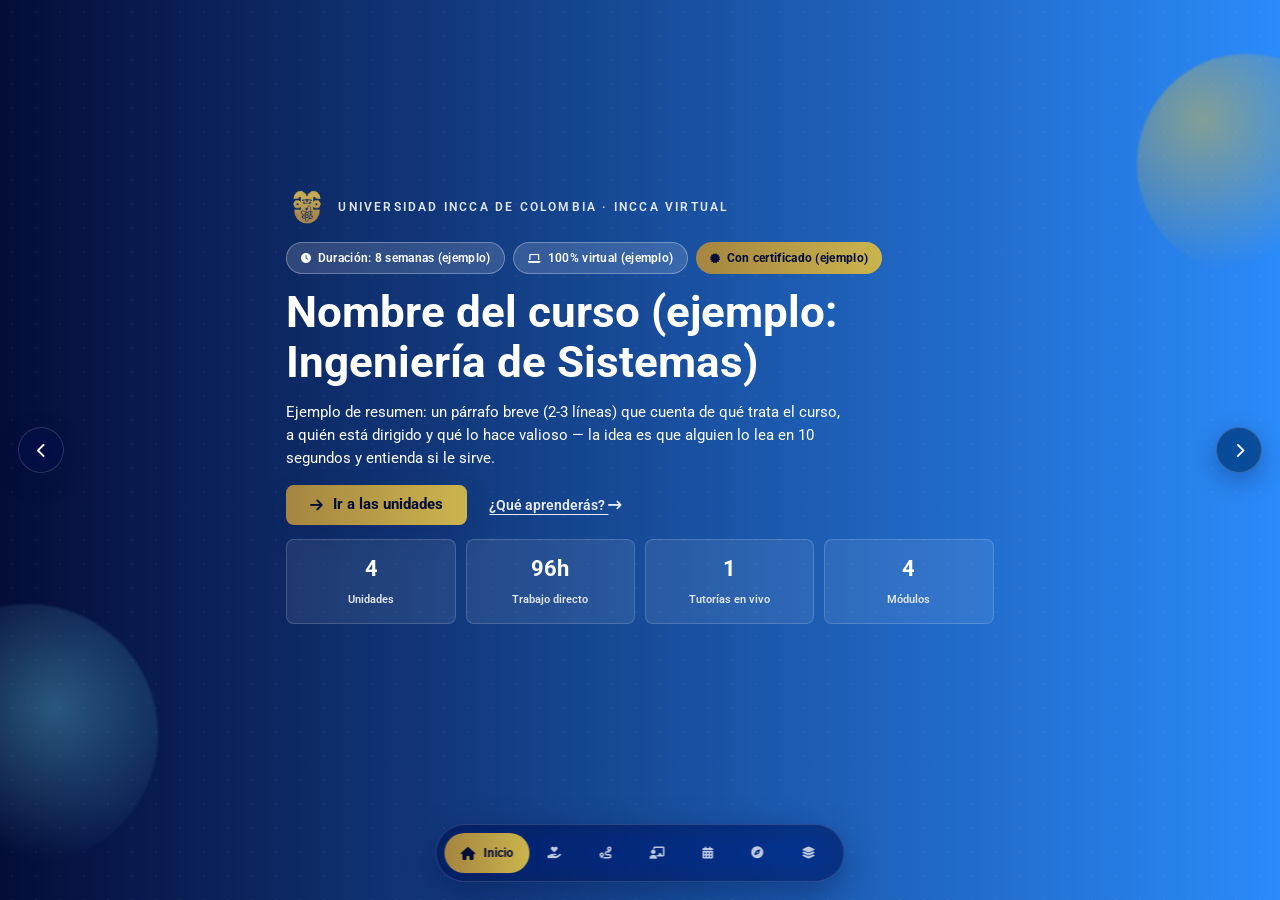
==== commit 5b3db914: "Hero: separa fondo decorativo (puntos+blobs) de slide-body Vivian como hijos de .slide-body, que en " ====
--- a/index.html
+++ b/index.html
@@ -34,11 +34,12 @@
 
     <!-- 1. HERO -->
     <section class="slide on-dark" id="hero" role="group" aria-roledescription="diapositiva" aria-label="Inicio">
+      <div class="hero-bg-layer" aria-hidden="true">
+        <div class="hero-dots-bg"></div>
+        <div class="hero-blob hero-blob--gold"></div>
+        <div class="hero-blob hero-blob--cyan"></div>
+      </div>
       <div class="slide-body hero-body">
-        <div class="hero-dots-bg" aria-hidden="true"></div>
-        <div class="hero-blob hero-blob--gold" aria-hidden="true"></div>
-        <div class="hero-blob hero-blob--cyan" aria-hidden="true"></div>
-
         <div class="stagger" style="position:relative;z-index:1;display:flex;flex-direction:column;gap:14px">
           <div class="hero-eyebrow">
             <img class="hero-eyebrow-mark" src="./assets/img/unincca-emblem.png" alt="" aria-hidden="true">
--- a/assets/css/styles.css
+++ b/assets/css/styles.css
@@ -100,14 +100,13 @@
   height: 100dvh;
   width: 100%;
   overflow: hidden;
-  background: var(--oxford-blue);
+  background: var(--gradient-institutional);
 }
 
 /* ---------- Slides ---------- */
 .slides {
   position: absolute;
   inset: 0;
-  bottom: var(--chrome-bottom);
 }
 
 .slide {
@@ -146,7 +145,12 @@
      lee mejor sin estirarse tanto. */
   max-width: clamp(1160px, 80vw, 1720px);
   margin: 0 auto;
-  padding: clamp(14px, 3.4vh, 40px) clamp(16px, 5vw, 56px);
+  /* El bottom extra es despeje para que el contenido no quede tapado por
+     la barra flotante (.deck-floatnav) — la caja de la diapositiva en sí
+     (.slide) ocupa el 100% real de la pantalla siempre (ver .slides),
+     así el fondo/color de cada diapositiva nunca corta antes de llegar
+     abajo del todo. */
+  padding: clamp(14px, 3.4vh, 40px) clamp(16px, 5vw, 56px) calc(clamp(14px, 3.4vh, 40px) + var(--chrome-bottom));
   display: flex;
   flex-direction: column;
   gap: clamp(14px, 2.6vh, 26px);
@@ -329,6 +333,13 @@
 
 /* ---------- Hero (slide 1) ---------- */
 .hero-body { justify-content: center; position: relative; }
+/* Capa decorativa a pantalla completa, hermana de .slide-body (no hija) a
+   propósito: #hero .slide-body tiene max-width angosto (columna de
+   lectura, ver más abajo) — si el punteado/los blobs fueran hijos suyos
+   quedarían encogidos a esa columna central en vez de cubrir todo el
+   ancho de la diapositiva, y además su desborde (right:-6%/left:-8%)
+   generaba scroll horizontal fantasma dentro de .slide-body. */
+.hero-bg-layer { position: absolute; inset: 0; overflow: hidden; pointer-events: none; z-index: 0; }
 .hero-blob { position: absolute; border-radius: 50%; pointer-events: none; filter: blur(1px); }
 .hero-blob--gold { top: 6%; right: -6%; width: 220px; height: 220px; background: radial-gradient(circle at 30% 30%, rgba(203,181,78,.55), rgba(203,181,78,0) 70%); animation: incca-float 10s ease-in-out infinite; }
 .hero-blob--cyan { bottom: 4%; left: -8%; width: 260px; height: 260px; background: radial-gradient(circle at 60% 40%, rgba(101,203,227,.38), rgba(101,203,227,0) 70%); animation: incca-float2 12s ease-in-out infinite; }
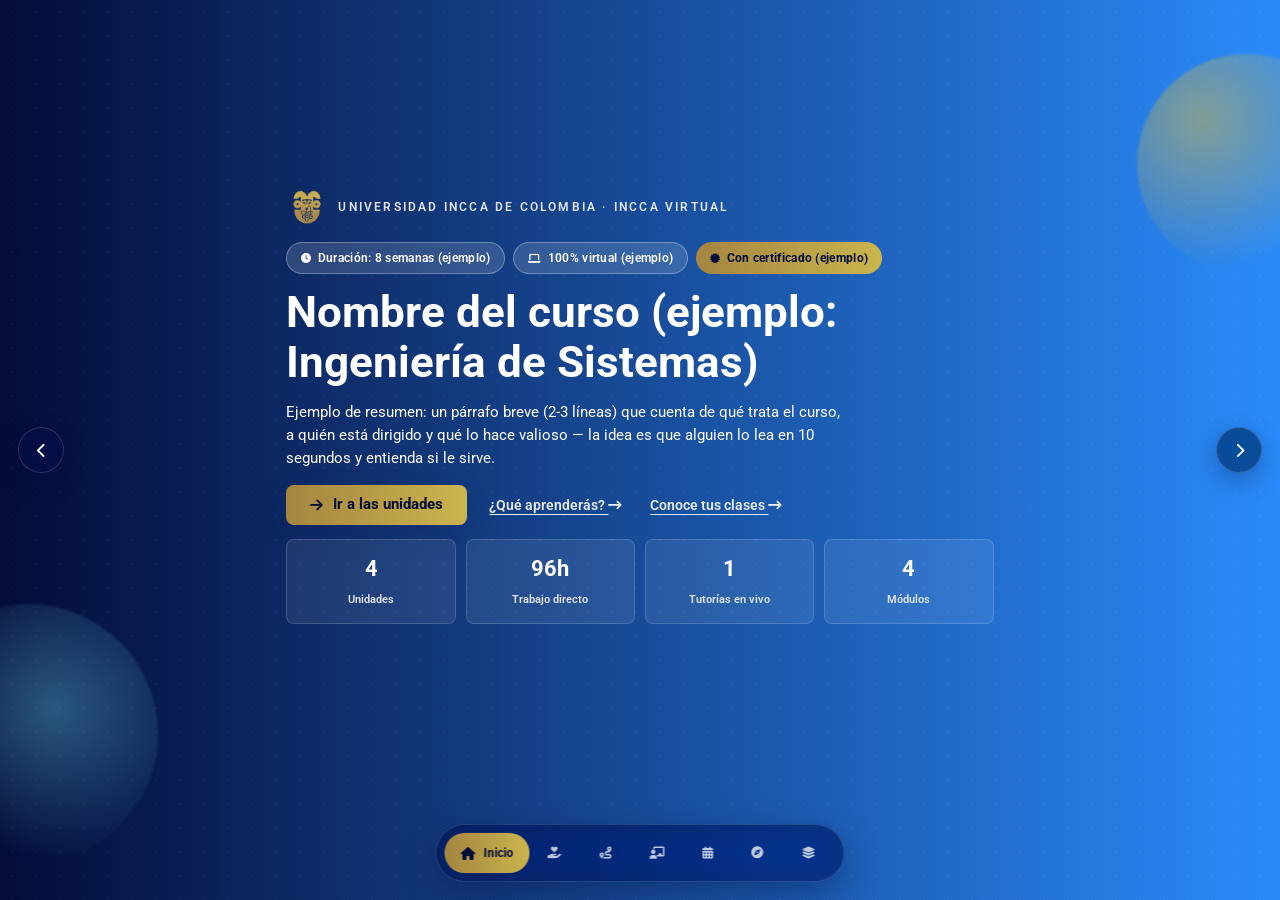
==== commit 2a23f7eb: "Tutorias: rediseño completo (aula virtual + horario recurrente) La logica vieja (acordeon de encuent" ====
--- a/index.html
+++ b/index.html
@@ -56,6 +56,7 @@
               <i class="fa-solid fa-arrow-right" aria-hidden="true"></i> Ir a las unidades
             </button>
             <button class="link-underline" id="heroLearnCue">¿Qué aprenderás? <i class="fa-solid fa-arrow-right-long" aria-hidden="true"></i></button>
+            <button class="link-underline" id="heroTutoriasCue">Conoce tus clases <i class="fa-solid fa-arrow-right-long" aria-hidden="true"></i></button>
           </div>
 
           <div class="stat-row">
@@ -114,7 +115,7 @@
               <img class="teacher-avatar" id="teacherAvatar" src="" alt="">
             </div>
           </div>
-          <div>
+          <div class="teacher-info">
             <h3 class="teacher-name" id="teacherName">Docente del curso</h3>
             <div class="teacher-role" id="teacherRole"></div>
             <div class="teacher-bio" id="teacherBio"></div>
@@ -143,7 +144,7 @@
               <img class="teacher-avatar" id="tutorAvatar" src="" alt="">
             </div>
           </div>
-          <div>
+          <div class="teacher-info">
             <h3 class="teacher-name" id="tutorName">Docente del curso</h3>
             <div class="teacher-role" id="tutorRole"></div>
             <div class="teacher-bio" id="tutorBio"></div>
@@ -153,14 +154,33 @@
       </div>
     </section>
 
-    <!-- 5. TUTORÍAS -->
+    <!-- 5. TUTORÍAS — ya no hay grabaciones ni link por sesión: un solo
+         link al recurso de Moodle (típicamente mod/googlemeet) + uno o
+         más bloques "día + hora" recurrentes que comparten ese mismo
+         link (ver renderTutorias()/estadoTutorias() en main.js). -->
     <section class="slide on-dark-solid" id="tutorias" role="group" aria-roledescription="diapositiva" aria-label="Tutorías">
       <div class="slide-body">
         <div class="slide-head text-center" style="align-items:center;margin:0 auto">
-          <div class="tag"><i class="fa-solid fa-calendar-days" aria-hidden="true"></i> Tutorías</div>
-          <h2 class="heading">Encuentros sincrónicos</h2>
-        </div>
-        <div class="tutoria-list stagger" id="tutoriaList"></div>
+          <div class="tag"><i class="fa-solid fa-calendar-days" aria-hidden="true"></i> Tu horario</div>
+          <h2 class="heading">Conoce tus clases</h2>
+          <p class="sub">Nos vemos cada semana, siempre por el mismo enlace.</p>
+        </div>
+
+        <div class="meet-card stagger" id="meetCard">
+          <div class="meet-icon-badge" aria-hidden="true"><i class="fa-solid fa-video"></i></div>
+          <div class="meet-schedule-label"><i class="fa-solid fa-calendar-week" aria-hidden="true"></i> Horario semanal</div>
+          <div class="meet-schedule-list" id="meetScheduleList"></div>
+          <div class="meet-next" id="meetNext" hidden></div>
+          <a class="btn btn-gold meet-cta" id="meetCtaBtn" href="#" target="_blank" rel="noopener">
+            <i class="fa-solid fa-video" aria-hidden="true"></i> Ir al aula virtual
+          </a>
+          <p class="meet-caption">Acceso a tu clase en vivo y a las grabaciones — el mismo enlace todas las semanas.</p>
+        </div>
+
+        <div class="activity-empty" id="meetEmpty" hidden>
+          <i class="fa-solid fa-calendar-days" aria-hidden="true"></i>
+          Este recurso todavía no tiene tutorías programadas.
+        </div>
       </div>
     </section>
 
@@ -222,7 +242,6 @@
   </div>
 </div>
 
-<div class="toast" id="toast"></div>
 
 <script src="./assets/js/main.js" defer></script>
 </body>
--- a/assets/css/styles.css
+++ b/assets/css/styles.css
@@ -405,21 +405,38 @@
    la misma columna) + info a la derecha. Cuando hay video, el avatar se
    convierte en una chapa circular superpuesta sobre su esquina — así el
    video es el protagonista en vez de quedar como un bloque pegado abajo. */
-.teacher-grid { display: grid; grid-template-columns: minmax(200px, 300px) 1fr; gap: 34px; align-items: center; }
-@media (max-width: 700px) { .teacher-grid { grid-template-columns: 1fr; justify-items: center; text-align: center; } }
-
-.teacher-media { position: relative; display: flex; justify-content: center; }
+/* Grid fijo (columna angosta 200-300px) reemplazado por flex: con video,
+   la columna de media pasa a 46% del ancho — video protagonista de
+   verdad, no un thumbnail chico — igual que el resto del rediseño. Sin
+   video, vuelve a un marco de avatar de tamaño fijo. */
+.teacher-grid { display: flex; gap: 44px; align-items: center; }
+@media (max-width: 700px) { .teacher-grid { flex-direction: column; text-align: center; } }
+
+.teacher-info { flex: 1; min-width: 0; }
+.teacher-media { position: relative; display: flex; justify-content: center; flex-shrink: 0; }
+.teacher-media:not(.has-video) { width: 260px; }
+.teacher-media.has-video { display: block; width: 46%; min-width: 300px; }
+@media (max-width: 700px) {
+  .teacher-media:not(.has-video) { width: 220px; }
+  .teacher-media.has-video { width: 100%; min-width: 0; }
+}
 .teacher-video-frame { width: 100%; border-radius: var(--radius-lg); overflow: hidden; box-shadow: var(--shadow-strong); background: #0b1230; }
-.teacher-video-frame .ratio { aspect-ratio: 16/9; }
+/* min-height además del aspect-ratio: red de seguridad para viewports
+   angostos (mobile, donde la columna cae a 100% de ancho pero puede
+   igual ser baja en pantallas cortas). A diferencia de YouTube/Vimeo,
+   un embed de Google Drive no es solo el video: trae su propia barra
+   superior (título/descarga) y necesita más alto absoluto para no
+   verse recortado si el contenedor es muy chico. */
+.teacher-video-frame .ratio { aspect-ratio: 16/9; min-height: 280px; overflow: hidden; }
 .teacher-video-frame iframe { width: 100%; height: 100%; border: 0; display: block; }
 
-.teacher-avatar-frame { position: relative; width: 170px; height: 170px; flex-shrink: 0; }
-.teacher-avatar { width: 170px; height: 170px; border-radius: var(--radius-lg); object-fit: cover; background: var(--gradient-institutional); box-shadow: var(--shadow-strong); }
+.teacher-avatar-frame { position: relative; width: 100%; height: 260px; flex-shrink: 0; }
+.teacher-avatar { width: 100%; height: 100%; border-radius: var(--radius-lg); object-fit: cover; background: var(--gradient-institutional); box-shadow: var(--shadow-strong); }
 .teacher-avatar-frame::after { content: ""; position: absolute; inset: -7px; border-radius: calc(var(--radius-lg) + 7px); border: 2px dashed rgba(11,52,157,0.25); pointer-events: none; }
+@media (max-width: 700px) { .teacher-avatar-frame { height: 220px; } }
 
 /* Con video: el avatar pasa a ser una chapa circular chica sobre la
    esquina inferior izquierda del video, no un bloque aparte. */
-.teacher-media.has-video { display: block; }
 .teacher-media.has-video .teacher-avatar-frame { position: absolute; left: -12px; bottom: -12px; width: 74px; height: 74px; z-index: 2; }
 .teacher-media.has-video .teacher-avatar { width: 74px; height: 74px; border-radius: 50%; border: 4px solid var(--white); }
 .teacher-media.has-video .teacher-avatar-frame::after { content: none; }
@@ -433,26 +450,96 @@
 .teacher-tag { background: var(--platinum); color: var(--oxford-blue); font-size: 11.5px; font-weight: 600; padding: 5px 12px; border-radius: 999px; display: inline-flex; align-items: center; gap: 5px; }
 .teacher-tag i { color: var(--royal-blue); font-size: 10px; }
 
-/* ---------- Tutorías ---------- */
-.tutoria-list { max-width: 780px; margin: 0 auto; width: 100%; display: flex; flex-direction: column; gap: 8px; }
-.tutoria-item { background: rgba(255,255,255,0.05); border: 1px solid rgba(255,255,255,0.14); border-radius: var(--radius-md); overflow: hidden; transition: border-color .2s; }
-.tutoria-item.is-open { border-color: rgba(203,181,78,0.4); }
-.tutoria-head { width: 100%; display: flex; justify-content: space-between; align-items: center; padding: 12px 16px; background: transparent; border: none; color: inherit; text-align: left; transition: background .2s; }
-.tutoria-head:hover { background: rgba(255,255,255,0.04); }
-.tutoria-head-left { display: flex; align-items: center; gap: 12px; min-width: 0; }
-.tutoria-num { width: 28px; height: 28px; border-radius: 50%; background: var(--gradient-gold); color: var(--oxford-blue); display: flex; align-items: center; justify-content: center; font-weight: 700; font-size: 11.5px; flex-shrink: 0; }
-.tutoria-status { width: 28px; height: 28px; border-radius: 50%; background: rgba(101,203,227,0.16); color: var(--light-cyan); display: flex; align-items: center; justify-content: center; font-size: 12px; flex-shrink: 0; }
-.tutoria-title { font-weight: 700; font-size: 13.6px; }
-.tutoria-date { font-size: 11.5px; color: #c9cfe0; margin-top: 2px; display: flex; align-items: center; gap: 5px; }
-.tutoria-chevron { transition: transform .25s; color: var(--old-gold); flex-shrink: 0; }
-.tutoria-item.is-open .tutoria-chevron { transform: rotate(180deg); }
-/* Colapso con grid-template-rows en vez de max-height calculado en JS —
-   no depende de medir scrollHeight, así que sigue siendo correcto aunque
-   el contenido cambie de alto (texto largo, salto de línea, etc.). */
-.tutoria-body { display: grid; grid-template-rows: 0fr; transition: grid-template-rows .35s var(--ease-out); }
-.tutoria-item.is-open .tutoria-body { grid-template-rows: 1fr; }
-.tutoria-body-inner { min-height: 0; overflow: hidden; padding: 0 16px 16px 56px; display: flex; flex-wrap: wrap; gap: 10px; }
-@media (max-width: 480px) { .tutoria-body-inner { padding-left: 16px; } }
+/* ---------- Tutorías ----------
+   Ya no es un acordeón de sesiones con grabación/ICS por ítem — ahora es
+   una sola tarjeta: horario semanal recurrente (uno o más bloques "día +
+   hora", el layout se adapta a cualquier cantidad vía flex-wrap) + un
+   único botón al aula virtual (mismo link todas las semanas). El aviso
+   "en vivo ahora"/"próxima sesión" es puro contenido calculado por JS,
+   no interacción — por eso no hay estados is-open/expandible acá. Dos
+   blobs ambiente (mismo lenguaje visual que el hero/Docente) le dan
+   movimiento de fondo sin competir con la tarjeta. */
+.slide#tutorias::before {
+  content: ""; position: absolute; top: -14%; left: -10%; width: 42%; height: 58%;
+  border-radius: 50%; pointer-events: none;
+  background: radial-gradient(circle, rgba(101,203,227,.14), rgba(101,203,227,0) 70%);
+  animation: incca-float 15s ease-in-out infinite;
+}
+.slide#tutorias::after {
+  content: ""; position: absolute; bottom: -16%; right: -8%; width: 38%; height: 56%;
+  border-radius: 50%; pointer-events: none;
+  background: radial-gradient(circle, rgba(203,181,78,.14), rgba(203,181,78,0) 70%);
+  animation: incca-float2 17s ease-in-out infinite;
+}
+
+.meet-card {
+  position: relative;
+  max-width: 560px; margin: 0 auto; width: 100%;
+  display: flex; flex-direction: column; align-items: center; gap: 18px;
+  background: rgba(255,255,255,0.07);
+  backdrop-filter: blur(20px) saturate(180%);
+  -webkit-backdrop-filter: blur(20px) saturate(180%);
+  border: 1px solid rgba(255,255,255,0.16);
+  border-radius: var(--radius-lg);
+  padding: 44px 32px 32px;
+  text-align: center;
+  box-shadow: 0 30px 70px rgba(2,7,26,.4), inset 0 1px 0 rgba(255,255,255,.14);
+  opacity: 0;
+}
+#meetCard.stagger.is-playing { animation: incca-rise .7s var(--ease-out) both; }
+
+.meet-icon-badge {
+  width: 60px; height: 60px; border-radius: 50%; flex-shrink: 0;
+  margin-top: -66px;
+  background: var(--gradient-gold); color: var(--oxford-blue);
+  display: flex; align-items: center; justify-content: center;
+  font-size: 22px; border: 5px solid var(--oxford-blue);
+  box-shadow: 0 12px 28px rgba(203,181,78,.4);
+}
+
+.meet-schedule-label {
+  font-size: 12px; letter-spacing: 1.8px; text-transform: uppercase; font-weight: 700;
+  color: var(--light-cyan); display: inline-flex; align-items: center; gap: 8px;
+}
+/* flex-wrap + justify-content:center: con 1 bloque queda una sola chip
+   centrada, con varios (p. ej. lunes Y jueves) pasan a envolver en más
+   de una fila, siempre centradas — no hay que tocar nada según la
+   cantidad de bloques que traiga el JSON. */
+.meet-schedule-list { display: flex; flex-wrap: wrap; justify-content: center; gap: 10px; width: 100%; }
+.meet-slot {
+  display: flex; flex-direction: column; align-items: center; gap: 5px;
+  background: rgba(255,255,255,0.07); border: 1px solid rgba(255,255,255,0.18);
+  border-radius: var(--radius-md); padding: 13px 22px; min-width: 150px;
+  box-shadow: 0 8px 18px rgba(2,7,26,.18);
+  transition: transform .25s var(--ease-out), background .25s var(--ease-out), box-shadow .25s var(--ease-out);
+}
+.meet-slot:hover { transform: translateY(-3px); background: rgba(255,255,255,0.11); box-shadow: 0 14px 26px rgba(2,7,26,.28); }
+.meet-slot-day { font-weight: 700; font-size: 14.5px; color: var(--old-gold); display: flex; align-items: center; gap: 6px; }
+.meet-slot-day i { font-size: 12px; }
+.meet-slot-time { font-size: 12.5px; color: var(--platinum); display: flex; align-items: center; gap: 6px; }
+
+.meet-next {
+  font-size: 13px; font-weight: 600; color: var(--platinum);
+  display: inline-flex; align-items: center; gap: 9px;
+  background: rgba(255,255,255,0.07); border: 1px solid rgba(255,255,255,0.16);
+  padding: 9px 20px; border-radius: 999px;
+  box-shadow: 0 8px 20px rgba(2,7,26,.2);
+}
+.meet-next--live {
+  color: var(--oxford-blue); background: var(--light-cyan); border-color: transparent; font-weight: 700;
+  box-shadow: 0 0 0 1px rgba(101,203,227,.5), 0 10px 28px rgba(101,203,227,.4);
+}
+@keyframes incca-live-pulse { 0%, 100% { opacity: 1; } 50% { opacity: .35; } }
+.meet-live-dot { width: 9px; height: 9px; border-radius: 50%; background: #ff5c5c; display: inline-block; animation: incca-live-pulse 1.3s ease-in-out infinite; }
+
+.meet-cta { width: 100%; max-width: 320px; padding: 16px 28px; font-size: 15.5px; animation: incca-pulse-ring 2.8s infinite; }
+.meet-caption { font-size: 12.5px; color: #c9cfe0; max-width: 380px; }
+
+@media (max-width: 480px) {
+  .meet-card { padding: 40px 20px 26px; }
+  .meet-icon-badge { width: 52px; height: 52px; font-size: 19px; margin-top: -58px; }
+  .meet-slot { min-width: 0; width: 100%; }
+}
 
 /* ---------- DEA ---------- */
 .dea-grid { display: grid; grid-template-columns: 1fr 0.9fr; gap: 26px; align-items: center; }
@@ -626,22 +713,6 @@
   .media-modal { padding: 16px; height: min(88vh, 640px); }
 }
 
-/* ---------- Toast ---------- */
-.toast {
-  position: fixed; bottom: calc(var(--chrome-bottom) + 14px); left: 50%;
-  transform: translateX(-50%) translateY(20px);
-  background: var(--oxford-blue); color: var(--white);
-  padding: 12px 20px; border-radius: var(--radius-sm);
-  font-size: 13px; font-weight: 600;
-  display: flex; align-items: center; gap: 9px;
-  box-shadow: var(--shadow-strong);
-  z-index: 100;
-  opacity: 0; pointer-events: none;
-  transition: opacity .3s, transform .3s;
-}
-.toast.is-visible { opacity: 1; transform: translateX(-50%) translateY(0); }
-.toast i { color: var(--light-cyan); }
-
 /* ---------- Short-viewport tweaks ---------- */
 @media (max-height: 620px) {
   :root { --chrome-bottom: 74px; }
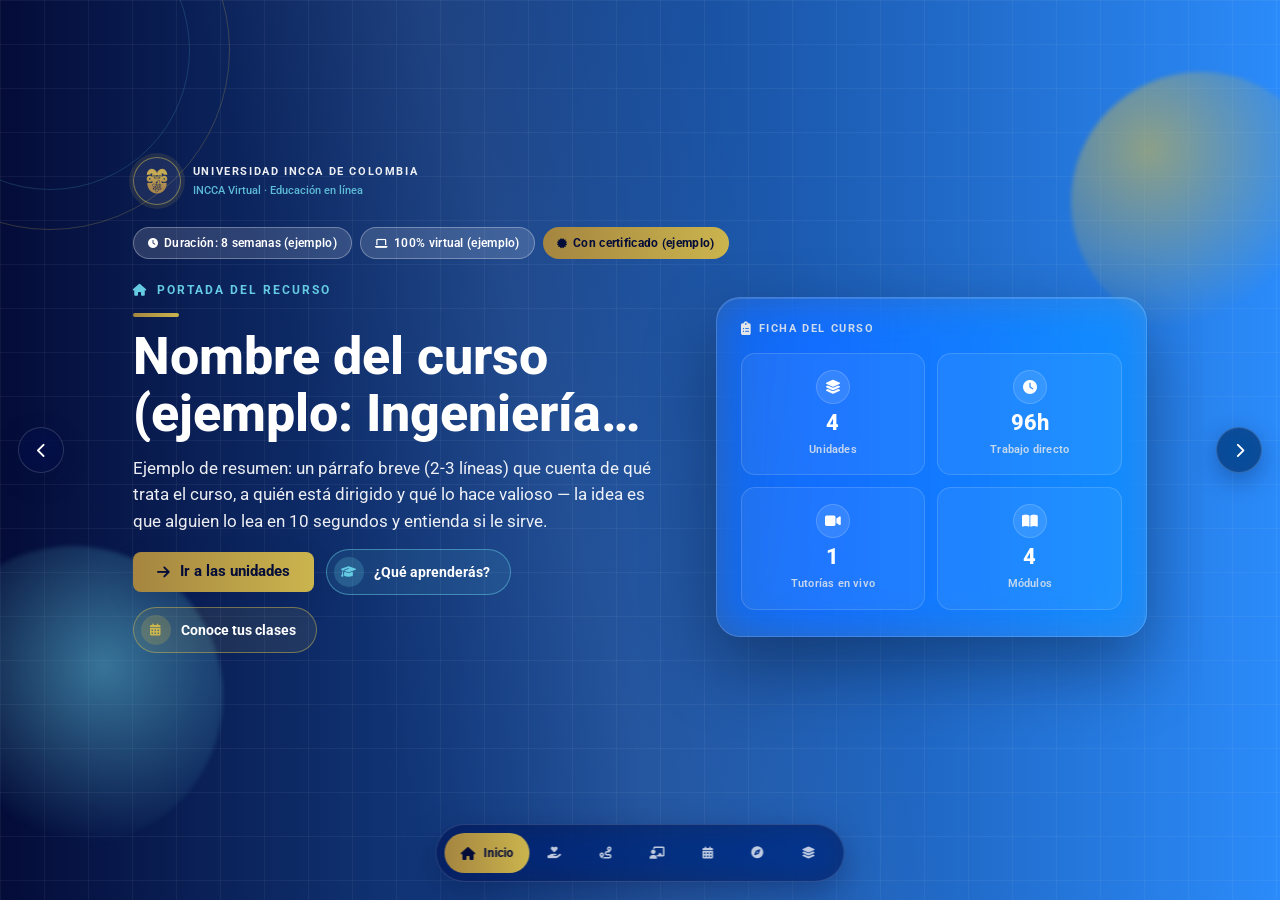
==== commit 9bfeea82: "Hero: rediseno completo de la portada (panel de estadisticas, parallax, layout de 2 columnas) Ficha " ====
--- a/index.html
+++ b/index.html
@@ -35,35 +35,63 @@
     <!-- 1. HERO -->
     <section class="slide on-dark" id="hero" role="group" aria-roledescription="diapositiva" aria-label="Inicio">
       <div class="hero-bg-layer" aria-hidden="true">
-        <div class="hero-dots-bg"></div>
-        <div class="hero-blob hero-blob--gold"></div>
-        <div class="hero-blob hero-blob--cyan"></div>
+        <div class="hero-grid-bg"></div>
+        <div class="hero-ring hero-ring--outer"></div>
+        <div class="hero-ring hero-ring--inner"></div>
+        <div class="hero-blob hero-blob--gold" id="heroBlobGold"></div>
+        <div class="hero-blob hero-blob--cyan" id="heroBlobCyan"></div>
+        <div class="hero-sweep"></div>
       </div>
       <div class="slide-body hero-body">
-        <div class="stagger" style="position:relative;z-index:1;display:flex;flex-direction:column;gap:14px">
+        <div class="stagger hero-stack">
           <div class="hero-eyebrow">
-            <img class="hero-eyebrow-mark" src="./assets/img/unincca-emblem.png" alt="" aria-hidden="true">
-            <div class="hero-eyebrow-text">Universidad INCCA de Colombia · INCCA Virtual</div>
+            <span class="hero-emblem-badge">
+              <img class="hero-eyebrow-mark" src="./assets/img/unincca-emblem.png" alt="" aria-hidden="true">
+            </span>
+            <div class="hero-eyebrow-lines">
+              <span class="hero-eyebrow-text">Universidad INCCA de Colombia</span>
+              <span class="hero-eyebrow-sub">INCCA Virtual · Educación en línea</span>
+            </div>
           </div>
 
           <div class="hero-badges" id="heroBadges"></div>
 
-          <h1 class="hero-title" id="courseName">—</h1>
-          <p class="hero-desc" id="heroResumen"></p>
-
-          <div class="hero-cta">
-            <button class="btn btn-gold" id="heroUnitsCue">
-              <i class="fa-solid fa-arrow-right" aria-hidden="true"></i> Ir a las unidades
-            </button>
-            <button class="link-underline" id="heroLearnCue">¿Qué aprenderás? <i class="fa-solid fa-arrow-right-long" aria-hidden="true"></i></button>
-            <button class="link-underline" id="heroTutoriasCue">Conoce tus clases <i class="fa-solid fa-arrow-right-long" aria-hidden="true"></i></button>
-          </div>
-
-          <div class="stat-row">
-            <div class="stat-cell"><span class="stat-num" id="statUnidades" data-counter="0">0</span><span class="stat-label">Unidades</span></div>
-            <div class="stat-cell"><span class="stat-num" id="statHoras" data-counter="0" data-counter-suffix="h">0</span><span class="stat-label">Trabajo directo</span></div>
-            <div class="stat-cell"><span class="stat-num" id="statTutorias" data-counter="0">0</span><span class="stat-label">Tutorías en vivo</span></div>
-            <div class="stat-cell"><span class="stat-num" id="statModulos" data-counter="0">0</span><span class="stat-label">Módulos</span></div>
+          <div class="hero-main">
+            <div class="hero-left">
+              <div class="hero-kicker"><i class="fa-solid fa-house" aria-hidden="true"></i> Portada del recurso</div>
+              <div>
+                <span class="hero-accent-bar" aria-hidden="true"></span>
+                <h1 class="hero-title" id="courseName">—</h1>
+              </div>
+              <p class="hero-desc" id="heroResumen"></p>
+
+              <div class="hero-cta">
+                <button class="btn btn-gold" id="heroUnitsCue">
+                  <i class="fa-solid fa-arrow-right" aria-hidden="true"></i> Ir a las unidades
+                </button>
+                <button class="btn-pill btn-pill--cyan" id="heroLearnCue">
+                  <span class="btn-pill-icon"><i class="fa-solid fa-graduation-cap" aria-hidden="true"></i></span>
+                  ¿Qué aprenderás?
+                </button>
+                <button class="btn-pill btn-pill--gold" id="heroTutoriasCue">
+                  <span class="btn-pill-icon"><i class="fa-solid fa-calendar-days" aria-hidden="true"></i></span>
+                  Conoce tus clases
+                </button>
+              </div>
+            </div>
+
+            <div class="hero-panel">
+              <div class="hero-panel-head">
+                <i class="fa-solid fa-clipboard-list" aria-hidden="true"></i>
+                <span>Ficha del curso</span>
+              </div>
+              <div class="stat-grid">
+                <div class="stat-tile"><span class="stat-tile-icon"><i class="fa-solid fa-layer-group" aria-hidden="true"></i></span><span class="stat-num" id="statUnidades" data-counter="0">0</span><span class="stat-label">Unidades</span></div>
+                <div class="stat-tile"><span class="stat-tile-icon"><i class="fa-solid fa-clock" aria-hidden="true"></i></span><span class="stat-num" id="statHoras" data-counter="0" data-counter-suffix="h">0</span><span class="stat-label">Trabajo directo</span></div>
+                <div class="stat-tile"><span class="stat-tile-icon"><i class="fa-solid fa-video" aria-hidden="true"></i></span><span class="stat-num" id="statTutorias" data-counter="0">0</span><span class="stat-label">Tutorías en vivo</span></div>
+                <div class="stat-tile"><span class="stat-tile-icon"><i class="fa-solid fa-book-open" aria-hidden="true"></i></span><span class="stat-num" id="statModulos" data-counter="0">0</span><span class="stat-label">Módulos</span></div>
+              </div>
+            </div>
           </div>
         </div>
       </div>
--- a/assets/css/styles.css
+++ b/assets/css/styles.css
@@ -90,6 +90,7 @@
 @keyframes incca-float2 { 0%{transform:translate(0,0) rotate(0deg)} 50%{transform:translate(-18px,16px) rotate(-5deg)} 100%{transform:translate(0,0) rotate(0deg)} }
 @keyframes incca-pulse-ring { 0%{box-shadow:0 0 0 0 rgba(203,181,78,.55)} 70%{box-shadow:0 0 0 14px rgba(203,181,78,0)} 100%{box-shadow:0 0 0 0 rgba(203,181,78,0)} }
 @keyframes incca-bounce-x { 0%,100%{transform:translateX(0)} 50%{transform:translateX(6px)} }
+@keyframes incca-sweep { 0%, 100% { transform: translateX(-4%); } 50% { transform: translateX(4%); } }
 
 /* ==========================================================================
    DECK — contenedor de pantalla completa
@@ -170,7 +171,7 @@
 
 /* Inicio (título + resumen) y Tutorías (lista centrada) leen mejor más
    angostos que el resto de las diapositivas — mismo piso/techo relativo. */
-#hero .slide-body { max-width: clamp(760px, 64vw, 1180px); }
+#hero .slide-body { max-width: clamp(760px, 88vw, 1360px); }
 #tutorias .slide-body { max-width: clamp(680px, 56vw, 1000px); }
 
 /* Blobs decorativos (mismo lenguaje visual que el hero) — Docente se
@@ -324,15 +325,9 @@
 .btn-outline { background: transparent; border: 1.5px solid var(--royal-blue); color: var(--royal-blue); font-weight: 600; padding: 9px 16px; font-size: 13px; }
 .btn-outline:hover { background: var(--royal-blue); color: var(--white); }
 .btn-sm { padding: 9px 15px; font-size: 13px; }
-.link-underline {
-  color: inherit; font-weight: 600; font-size: 13.5px;
-  text-decoration: underline; text-underline-offset: 4px; opacity: .9;
-  background: none; border: none;
-}
-.link-underline:hover { opacity: 1; color: var(--light-cyan); }
-
 /* ---------- Hero (slide 1) ---------- */
 .hero-body { justify-content: center; position: relative; }
+.hero-stack { position: relative; z-index: 1; display: flex; flex-direction: column; gap: clamp(16px, 2.4vh, 26px); }
 /* Capa decorativa a pantalla completa, hermana de .slide-body (no hija) a
    propósito: #hero .slide-body tiene max-width angosto (columna de
    lectura, ver más abajo) — si el punteado/los blobs fueran hijos suyos
@@ -340,30 +335,109 @@
    ancho de la diapositiva, y además su desborde (right:-6%/left:-8%)
    generaba scroll horizontal fantasma dentro de .slide-body. */
 .hero-bg-layer { position: absolute; inset: 0; overflow: hidden; pointer-events: none; z-index: 0; }
-.hero-blob { position: absolute; border-radius: 50%; pointer-events: none; filter: blur(1px); }
-.hero-blob--gold { top: 6%; right: -6%; width: 220px; height: 220px; background: radial-gradient(circle at 30% 30%, rgba(203,181,78,.55), rgba(203,181,78,0) 70%); animation: incca-float 10s ease-in-out infinite; }
-.hero-blob--cyan { bottom: 4%; left: -8%; width: 260px; height: 260px; background: radial-gradient(circle at 60% 40%, rgba(101,203,227,.38), rgba(101,203,227,0) 70%); animation: incca-float2 12s ease-in-out infinite; }
-.hero-dots-bg { position: absolute; inset: 0; background-image: radial-gradient(rgba(255,255,255,0.08) 1.5px, transparent 1.5px); background-size: 24px 24px; opacity: .55; pointer-events: none; }
-
-.hero-eyebrow { display: flex; align-items: center; gap: 10px; position: relative; z-index: 1; }
-.hero-eyebrow-mark { width: 42px; height: 42px; object-fit: contain; flex-shrink: 0; }
-.hero-eyebrow-text { font-size: 12px; letter-spacing: 2.2px; text-transform: uppercase; opacity: .88; font-weight: 600; }
+.hero-grid-bg {
+  position: absolute; inset: 0; opacity: .7;
+  background-image:
+    linear-gradient(rgba(255,255,255,.07) 1px, transparent 1px),
+    linear-gradient(90deg, rgba(255,255,255,.07) 1px, transparent 1px);
+  background-size: 44px 44px;
+}
+.hero-ring { position: absolute; top: -130px; left: -130px; width: 360px; height: 360px; border-radius: 50%; border: 1px solid rgba(203,181,78,.24); }
+.hero-ring--inner { top: -90px; left: -90px; width: 280px; height: 280px; border-color: rgba(101,203,227,.18); }
+.hero-sweep {
+  position: absolute; top: -45%; left: -65%; width: 230%; height: 230%;
+  background: linear-gradient(75deg, transparent 42%, rgba(255,255,255,.06) 49%, transparent 57%);
+  animation: incca-sweep 9s ease-in-out infinite;
+}
+.hero-blob {
+  position: absolute; border-radius: 50%; pointer-events: none; filter: blur(2px);
+  transform: translate(calc(var(--hero-px, 0) * var(--hero-blob-mx, 0)), calc(var(--hero-py, 0) * var(--hero-blob-my, 0)));
+}
+.hero-blob--gold { top: 8%; right: -4%; width: 260px; height: 260px; --hero-blob-mx: -18px; --hero-blob-my: -14px; background: radial-gradient(circle at 30% 30%, rgba(203,181,78,.62), rgba(203,181,78,0) 70%); animation: incca-float 11s ease-in-out infinite; }
+.hero-blob--cyan { bottom: 6%; left: -6%; width: 300px; height: 300px; --hero-blob-mx: 16px; --hero-blob-my: 18px; background: radial-gradient(circle at 60% 40%, rgba(101,203,227,.52), rgba(101,203,227,0) 70%); animation: incca-float2 13s ease-in-out infinite; }
+
+.hero-eyebrow { display: flex; align-items: center; gap: 12px; position: relative; z-index: 1; }
+.hero-emblem-badge {
+  width: 48px; height: 48px; border-radius: 50%; flex-shrink: 0; padding: 7px;
+  background: rgba(255,255,255,.08); border: 1.5px solid rgba(203,181,78,.55);
+  box-shadow: 0 0 0 4px rgba(203,181,78,.12);
+  display: flex; align-items: center; justify-content: center;
+}
+.hero-eyebrow-mark { width: 100%; height: 100%; object-fit: contain; }
+.hero-eyebrow-lines { display: flex; flex-direction: column; gap: 2px; }
+.hero-eyebrow-text { font-size: 11px; letter-spacing: 1.6px; text-transform: uppercase; opacity: .92; font-weight: 700; }
+.hero-eyebrow-sub { font-size: 11px; color: var(--light-cyan); font-weight: 500; opacity: .9; }
 
 .hero-badges { display: flex; flex-wrap: wrap; gap: 8px; position: relative; z-index: 1; }
 .hero-badge { background: rgba(255,255,255,0.14); border: 1px solid rgba(255,255,255,0.3); padding: 6px 14px; border-radius: 999px; font-size: 12px; font-weight: 600; letter-spacing: .3px; display: inline-flex; align-items: center; gap: 6px; }
 .hero-badge i { font-size: 10px; }
 .hero-badge--solid { background: var(--gradient-gold); color: var(--oxford-blue); border: none; font-weight: 700; }
 
-.hero-title { font-size: clamp(24px, 4.4vw, 44px); font-weight: 700; line-height: 1.12; max-width: 760px; position: relative; z-index: 1; }
-.hero-desc { max-width: 560px; font-size: 15px; opacity: .94; position: relative; z-index: 1; }
-.hero-cta { display: flex; flex-wrap: wrap; gap: 16px; align-items: center; position: relative; z-index: 1; }
+.hero-main { display: flex; flex-wrap: wrap; gap: clamp(24px, 4vw, 56px); align-items: center; position: relative; z-index: 1; }
+.hero-left { flex: 1 1 420px; min-width: 0; display: flex; flex-direction: column; gap: 14px; }
+
+.hero-kicker { display: inline-flex; align-items: center; gap: 8px; font-size: 12px; letter-spacing: 2px; text-transform: uppercase; font-weight: 700; color: var(--light-cyan); width: fit-content; }
+.hero-accent-bar { display: block; width: 46px; height: 4px; background: var(--gradient-gold); border-radius: 2px; margin-bottom: 12px; }
+
+.hero-title {
+  font-size: clamp(28px, 3vw + 1rem, 52px); font-weight: 800; line-height: 1.08; margin: 0;
+  max-width: 720px; overflow-wrap: break-word;
+  display: -webkit-box; -webkit-line-clamp: 2; -webkit-box-orient: vertical; overflow: hidden;
+}
+.hero-desc {
+  max-width: 62ch; font-size: clamp(14px, .3vw + 13px, 16.5px); line-height: 1.6; opacity: .92; margin: 0;
+  display: -webkit-box; -webkit-line-clamp: 3; -webkit-box-orient: vertical; overflow: hidden;
+}
+.hero-cta { display: flex; flex-wrap: wrap; gap: 12px; align-items: center; }
 .hero-cta .btn-gold { animation: incca-pulse-ring 2.8s infinite; }
 
-.stat-row { display: grid; grid-template-columns: repeat(4, 1fr); gap: 10px; position: relative; z-index: 1; }
-.stat-cell { background: rgba(255,255,255,0.08); border: 1px solid rgba(255,255,255,0.16); border-radius: var(--radius-sm); padding: 12px 10px; text-align: center; }
-.stat-num { font-size: clamp(17px, 2vw, 22px); font-weight: 700; color: var(--white); display: block; font-variant-numeric: tabular-nums; }
-.stat-label { font-size: 10.5px; color: var(--platinum); margin-top: 2px; font-weight: 600; }
-@media (max-width: 620px) { .stat-row { grid-template-columns: repeat(2, 1fr); } }
+.hero-panel {
+  flex: 1 1 320px; max-width: 460px;
+  background: rgba(255,255,255,.07);
+  backdrop-filter: blur(22px) saturate(180%);
+  -webkit-backdrop-filter: blur(22px) saturate(180%);
+  border: 1px solid rgba(255,255,255,.16);
+  border-radius: var(--radius-lg);
+  box-shadow: 0 30px 70px rgba(2,7,26,.4), inset 0 1px 0 rgba(255,255,255,.12);
+  display: flex; flex-direction: column;
+  padding: 22px 24px 26px;
+  gap: 16px;
+}
+.hero-panel-head { display: flex; align-items: center; gap: 8px; }
+.hero-panel-head i { color: var(--platinum); font-size: 13px; }
+.hero-panel-head span { font-size: 11px; letter-spacing: 1.6px; text-transform: uppercase; font-weight: 700; color: var(--platinum); opacity: .9; }
+
+.stat-grid { display: grid; grid-template-columns: repeat(auto-fit, minmax(128px, 1fr)); gap: 12px; }
+.stat-tile {
+  background: rgba(255,255,255,.06); border: 1px solid rgba(255,255,255,.14); border-radius: 14px;
+  display: flex; flex-direction: column; align-items: center; text-align: center;
+  padding: 16px 10px; gap: 8px;
+  transition: transform .25s var(--ease-out), background .25s, border-color .25s;
+}
+.stat-tile:hover { transform: translateY(-4px); background: rgba(255,255,255,.11); border-color: rgba(203,181,78,.4); }
+.stat-tile-icon {
+  width: 34px; height: 34px; border-radius: 50%; font-size: 14px;
+  background: rgba(255,255,255,.1); border: 1px solid rgba(255,255,255,.16); color: var(--white);
+  display: flex; align-items: center; justify-content: center;
+}
+.stat-num { font-size: 22px; font-weight: 800; color: var(--white); line-height: 1; font-variant-numeric: tabular-nums; }
+.stat-label { font-size: 10.5px; color: var(--platinum); font-weight: 600; opacity: .85; letter-spacing: .2px; }
+
+.btn-pill {
+  display: inline-flex; align-items: center; gap: 10px;
+  background: none; border: 1.5px solid transparent; border-radius: 999px;
+  color: var(--white); font-weight: 700; font-size: 13.5px;
+  padding: 7px 20px 7px 7px; cursor: pointer;
+  transition: background .3s var(--ease-out), border-color .3s var(--ease-out), transform .3s var(--ease-out), box-shadow .3s var(--ease-out);
+}
+.btn-pill:active { transform: translateY(-1px); }
+.btn-pill-icon { width: 30px; height: 30px; border-radius: 50%; font-size: 12px; flex-shrink: 0; display: flex; align-items: center; justify-content: center; }
+.btn-pill--cyan { background: rgba(101,203,227,.1); border-color: rgba(101,203,227,.5); }
+.btn-pill--cyan .btn-pill-icon { background: rgba(101,203,227,.22); color: var(--light-cyan); }
+.btn-pill--cyan:hover { background: rgba(101,203,227,.24); border-color: rgba(101,203,227,.9); transform: translateY(-3px); box-shadow: 0 12px 26px rgba(101,203,227,.3); }
+.btn-pill--gold { background: rgba(203,181,78,.1); border-color: rgba(203,181,78,.5); }
+.btn-pill--gold .btn-pill-icon { background: rgba(203,181,78,.22); color: var(--old-gold); }
+.btn-pill--gold:hover { background: rgba(203,181,78,.24); border-color: rgba(203,181,78,.9); transform: translateY(-3px); box-shadow: 0 12px 26px rgba(203,181,78,.3); }
 
 /* ---------- Bienvenida ---------- */
 .welcome-grid { display: grid; grid-template-columns: 1.1fr 0.9fr; gap: 34px; align-items: center; }
@@ -718,7 +792,15 @@
   :root { --chrome-bottom: 74px; }
   .deck-floatnav { bottom: 10px; }
   .hero-badges, .hero-eyebrow { margin-bottom: 2px; }
-  .stat-row { display: none; }
+  .hero-stack { gap: 12px; }
+  .hero-title { -webkit-line-clamp: 1; }
+  .hero-desc { -webkit-line-clamp: 2; }
+  .hero-panel { padding: 12px 16px 14px; gap: 8px; }
+  .stat-grid { grid-template-columns: repeat(4, 1fr); gap: 6px; }
+  .stat-tile { padding: 6px 4px; gap: 3px; }
+  .stat-tile-icon { width: 22px; height: 22px; font-size: 10px; }
+  .stat-num { font-size: 14px; }
+  .stat-label { font-size: 7.5px; }
 }
 
 .text-center { text-align: center; }
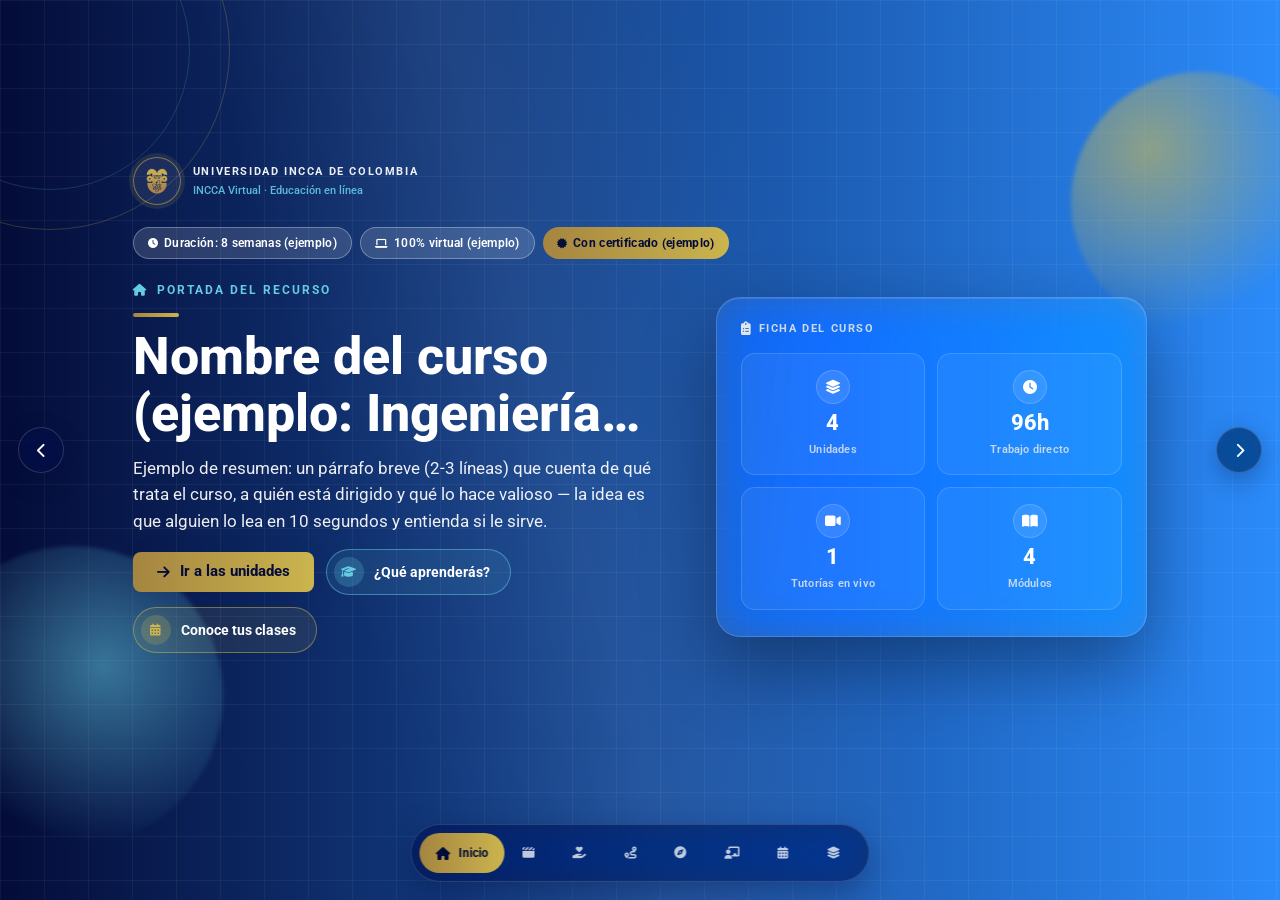
==== commit a6fe488b: "Presentacion/Bienvenida/Aprenderas: rediseno visual; DEA: soporte de imagen - Presentacion: fondo ci" ====
--- a/index.html
+++ b/index.html
@@ -97,15 +97,60 @@
       </div>
     </section>
 
-    <!-- 2. BIENVENIDA -->
+    <!-- 2. PRESENTACIÓN DEL CURSO — video protagonista a pantalla grande +
+         título/párrafos opcionales. Diapositiva DISTINTA del DEA (más
+         abajo): antes ambas compartían un solo campo "video" del JSON, hoy
+         cada una tiene su propio contenido (ver renderDea() en main.js). -->
+    <section class="slide on-dark-solid" id="presentacion" role="group" aria-roledescription="diapositiva" aria-label="Presentación del curso">
+      <div class="premiere-bg" aria-hidden="true">
+        <div class="premiere-grid"></div>
+        <div class="premiere-ring premiere-ring-1"></div>
+        <div class="premiere-ring premiere-ring-2"></div>
+        <div class="premiere-ring premiere-ring-3"></div>
+        <div class="premiere-blob premiere-blob--cyan"></div>
+        <div class="premiere-blob premiere-blob--gold"></div>
+        <div class="premiere-sweep"></div>
+        <div class="premiere-vignette"></div>
+      </div>
+      <div class="slide-body">
+        <div class="slide-head text-center" style="align-items:center;margin:0 auto">
+          <div class="tag"><i class="fa-solid fa-clapperboard" aria-hidden="true"></i> Presentación del curso</div>
+          <h2 class="heading" id="presentacionTitulo">Presentación del curso</h2>
+          <div class="premiere-intro" id="presentacionParrafos"></div>
+        </div>
+        <div class="premiere-ornament" aria-hidden="true">
+          <span class="premiere-ornament-line"></span>
+          <span class="premiere-ornament-icon"><i class="fa-solid fa-play"></i></span>
+          <span class="premiere-ornament-line"></span>
+        </div>
+        <div class="premiere-stage" id="presentacionVideoFrame">
+          <div class="premiere-glow" aria-hidden="true"></div>
+          <div class="premiere-frame">
+            <div class="ratio">
+              <iframe id="presentacionVideo" src="" title="Video de presentación del curso" allow="autoplay; encrypted-media; picture-in-picture" allowfullscreen loading="lazy"></iframe>
+            </div>
+          </div>
+        </div>
+        <div class="dea-btn-row" style="justify-content:center">
+          <button class="btn btn-gold" id="presentacionUnitsCue">
+            <i class="fa-solid fa-arrow-right" aria-hidden="true"></i> Ir a las unidades
+          </button>
+        </div>
+      </div>
+    </section>
+
+    <!-- 3. BIENVENIDA -->
     <section class="slide" id="bienvenida" role="group" aria-roledescription="diapositiva" aria-label="Bienvenida">
+      <div class="welcome-geo" id="welcomeGeo" aria-hidden="true" hidden></div>
       <div class="slide-body">
         <div class="slide-head">
           <div class="tag"><i class="fa-solid fa-hand-holding-heart" aria-hidden="true"></i> Bienvenida</div>
           <h2 class="heading" id="bienvenidaTitulo">¡Bienvenidos al curso!</h2>
         </div>
-        <div class="welcome-grid stagger">
-          <div class="welcome-text" id="bienvenidaParrafos"></div>
+        <div class="welcome-grid stagger" id="welcomeGrid">
+          <div class="welcome-text-wrap">
+            <div class="welcome-text" id="bienvenidaParrafos"></div>
+          </div>
           <div class="quote-card">
             <blockquote id="bienvenidaFrase"></blockquote>
             <div class="quote-bar"></div>
@@ -114,19 +159,71 @@
       </div>
     </section>
 
-    <!-- 3. APRENDERÁS -->
+    <!-- 4. APRENDERÁS — dos diseños posibles según el dato que traiga el
+         JSON (ver renderLearn() en main.js): grilla de tarjetas
+         (#learnGrid, de siempre) o texto largo + imagen opcional
+         (#learnTextGrid, para cursos que describen la ruta como un solo
+         bloque extenso en vez de temas discretos). Nunca los dos a la
+         vez — uno de los dos queda "hidden". -->
     <section class="slide" id="aprenderas" role="group" aria-roledescription="diapositiva" aria-label="Qué aprenderás">
+      <div class="aprenderas-particles" aria-hidden="true">
+        <span class="particle"></span>
+        <span class="particle"></span>
+        <span class="particle"></span>
+        <span class="particle"></span>
+        <span class="particle"></span>
+      </div>
       <div class="slide-body">
         <div class="slide-head">
           <div class="tag"><i class="fa-solid fa-route" aria-hidden="true"></i> Ruta de aprendizaje</div>
           <h2 class="heading">¿Qué aprenderás?</h2>
-          <p class="sub">Toca cada tarjeta para ver el detalle.</p>
+          <p class="sub" id="learnSub">Toca cada tarjeta para ver el detalle.</p>
         </div>
         <div class="learn-grid stagger" id="learnGrid"></div>
-      </div>
-    </section>
-
-    <!-- 4. DOCENTE CREADOR -->
+        <div class="learn-text-grid stagger" id="learnTextGrid" hidden>
+          <div class="learn-text-container">
+            <div class="learn-text" id="learnText"></div>
+          </div>
+          <div class="learn-text-image" id="learnTextImageWrap">
+            <img id="learnTextImage" src="" alt="">
+          </div>
+        </div>
+      </div>
+    </section>
+
+    <!-- 5. DEA — diapositiva propia, separada de "Presentación del curso"
+         (arriba): antes las dos compartían un solo campo "video" del JSON;
+         hoy cada una tiene su propio video/título/párrafos (ver renderDea()
+         en main.js). El video del DEA es opcional (dea_video). -->
+    <section class="slide on-dark" id="dea" role="group" aria-roledescription="diapositiva" aria-label="Diseño de Experiencia para el Aprendizaje">
+      <div class="slide-body">
+        <div class="dea-grid stagger">
+          <div class="dea-text">
+            <div class="tag"><i class="fa-solid fa-compass" aria-hidden="true"></i> DEA</div>
+            <h2 class="heading" id="deaTitulo" style="margin:10px 0 12px"></h2>
+            <div id="deaParrafos"></div>
+            <div class="dea-btn-row">
+              <button class="btn btn-gold" id="deaUnitsCue">
+                <i class="fa-solid fa-door-open" aria-hidden="true"></i> Ir a las unidades
+              </button>
+              <a class="btn btn-ghost" id="deaDescargaBtn" href="#" target="_blank" rel="noopener" hidden>
+                <i class="fa-solid fa-download" aria-hidden="true"></i> Descargar material
+              </a>
+            </div>
+          </div>
+          <div class="dea-video-frame" id="deaVideoFrame">
+            <div class="ratio">
+              <iframe id="deaVideo" src="" title="Video del DEA" allow="autoplay; encrypted-media; picture-in-picture" allowfullscreen loading="lazy"></iframe>
+            </div>
+          </div>
+          <div class="dea-imagen-frame" id="deaImagenFrame" hidden>
+            <img id="deaImagen" src="" alt="">
+          </div>
+        </div>
+      </div>
+    </section>
+
+    <!-- 6. DOCENTE CREADOR -->
     <section class="slide" id="docente" role="group" aria-roledescription="diapositiva" aria-label="Docente creador">
       <div class="slide-body">
         <div class="slide-head">
@@ -153,7 +250,7 @@
       </div>
     </section>
 
-    <!-- 4b. DOCENTE TUTOR — opcional: solo se muestra si el JSON trae
+    <!-- 6b. DOCENTE TUTOR — opcional: solo se muestra si el JSON trae
          "profesor_tutor" (ver construirSlides() en main.js). Mismo
          componente que el docente creador (.teacher-grid), otro rol. -->
     <section class="slide" id="docente_tutor" role="group" aria-roledescription="diapositiva" aria-label="Docente tutor" hidden>
@@ -182,7 +279,7 @@
       </div>
     </section>
 
-    <!-- 5. TUTORÍAS — ya no hay grabaciones ni link por sesión: un solo
+    <!-- 7. TUTORÍAS — ya no hay grabaciones ni link por sesión: un solo
          link al recurso de Moodle (típicamente mod/googlemeet) + uno o
          más bloques "día + hora" recurrentes que comparten ese mismo
          link (ver renderTutorias()/estadoTutorias() en main.js). -->
@@ -212,33 +309,7 @@
       </div>
     </section>
 
-    <!-- 6. DEA -->
-    <section class="slide on-dark" id="dea" role="group" aria-roledescription="diapositiva" aria-label="Diseño de Experiencia para el Aprendizaje">
-      <div class="slide-body">
-        <div class="dea-grid stagger">
-          <div class="dea-text">
-            <div class="tag"><i class="fa-solid fa-compass" aria-hidden="true"></i> Presentación · DEA</div>
-            <h2 class="heading" id="videoTitulo" style="margin:10px 0 12px"></h2>
-            <div id="videoParrafos"></div>
-            <div class="dea-btn-row">
-              <button class="btn btn-gold" id="deaUnitsCue">
-                <i class="fa-solid fa-door-open" aria-hidden="true"></i> Ir a las unidades
-              </button>
-              <a class="btn btn-ghost" id="deaDescargaBtn" href="#" target="_blank" rel="noopener" hidden>
-                <i class="fa-solid fa-download" aria-hidden="true"></i> Descargar material
-              </a>
-            </div>
-          </div>
-          <div class="dea-video-frame" id="deaVideoFrame">
-            <div class="ratio">
-              <iframe id="videoFrame" src="" title="Video de presentación del curso" allow="autoplay; encrypted-media; picture-in-picture" allowfullscreen loading="lazy"></iframe>
-            </div>
-          </div>
-        </div>
-      </div>
-    </section>
-
-    <!-- 7. UNIDADES — a pantalla completa (de arriba del todo hasta abajo del todo),
+    <!-- 8. UNIDADES — a pantalla completa (de arriba del todo hasta abajo del todo),
          sin el padding/max-width del resto de diapositivas: ver .slide-fullbleed .slide-body.
          Misma clase que usan las diapositivas custom tipo "pagina" (ver main.js). -->
     <section class="slide slide-fullbleed" id="unidades" role="group" aria-roledescription="diapositiva" aria-label="Unidades del curso">
--- a/assets/css/styles.css
+++ b/assets/css/styles.css
@@ -439,16 +439,237 @@
 .btn-pill--gold .btn-pill-icon { background: rgba(203,181,78,.22); color: var(--old-gold); }
 .btn-pill--gold:hover { background: rgba(203,181,78,.24); border-color: rgba(203,181,78,.9); transform: translateY(-3px); box-shadow: 0 12px 26px rgba(203,181,78,.3); }
 
-/* ---------- Bienvenida ---------- */
-.welcome-grid { display: grid; grid-template-columns: 1.1fr 0.9fr; gap: 34px; align-items: center; }
+/* ---------- Bienvenida ----------
+   align-items:start (no "center"): con textos largos (varios párrafos
+   reales, no solo el ejemplo corto) la columna de texto puede terminar
+   mucho más alta que la tarjeta de cita — con "center" la tarjeta quedaba
+   flotando a mitad de un bloque de texto larguísimo, lejos de donde el
+   ojo entra a la diapositiva. "sticky" además la deja visible arriba
+   mientras el texto larga se desplaza dentro de .slide-body (que es el
+   contenedor real con scroll, ver overflow-y:auto arriba). */
+.welcome-grid { display: grid; grid-template-columns: 1.1fr 0.9fr; gap: 34px; align-items: start; }
+/* Sin frase_destacada la .quote-card queda oculta y #welcomeGeo vive
+   fuera del grid (ver más abajo) — .welcome-text es la única celda real,
+   así que ocupa todo el ancho en vez de quedarse en la mitad angosta. */
+#bienvenida.has-geo .welcome-grid { grid-template-columns: 1fr; }
 @media (max-width: 760px) { .welcome-grid { grid-template-columns: 1fr; } }
-.welcome-text p { color: var(--text-muted); font-size: 14.5px; margin: 0 0 10px; }
+.welcome-text p { color: var(--text-muted); font-size: 15.5px; line-height: 1.7; margin: 0 0 12px; }
 .welcome-text p:last-child { margin-bottom: 0; }
-.quote-card { background: var(--oxford-blue); border-radius: var(--radius-lg); padding: 28px 26px; color: var(--white); position: relative; overflow: hidden; }
+.quote-card { background: var(--oxford-blue); border-radius: var(--radius-lg); padding: 28px 26px; color: var(--white); position: sticky; top: 0; overflow: hidden; }
 .quote-card::before { content: "\201C"; position: absolute; top: -30px; left: -6px; font-family: Georgia, serif; font-size: 130px; color: rgba(203,181,78,0.18); line-height: 1; font-weight: 700; }
 .quote-card blockquote { position: relative; font-size: 16.5px; font-style: italic; line-height: 1.5; margin: 14px 0 14px; }
 .quote-card cite { position: relative; display: block; font-style: normal; font-size: 12.5px; color: var(--light-cyan); font-weight: 600; margin-bottom: 10px; }
 .quote-bar { position: relative; height: 3px; width: 48px; background: var(--old-gold); border-radius: 2px; }
+@media (max-width: 760px) { .quote-card { position: static; } }
+
+/* Blobs ambientales sutiles, igual espíritu que Docente/Aprenderás */
+.slide#bienvenida::before {
+  content: ""; position: absolute; top: -8%; left: -4%; width: 26%; height: 46%;
+  border-radius: 50%; pointer-events: none;
+  background: radial-gradient(circle, rgba(43,139,250,.07), transparent 70%);
+}
+.slide#bienvenida::after {
+  content: ""; position: absolute; bottom: -12%; left: 20%; width: 22%; height: 40%;
+  border-radius: 50%; pointer-events: none;
+  background: radial-gradient(circle, rgba(203,181,78,.08), transparent 70%);
+}
+
+/* ---------- Bienvenida — variante "texto largo sin frase" ----------
+   Ver visor final/renovado/bienvenida-slide.html: cuando no llega
+   bienvenida.frase_destacada (la .quote-card queda oculta), en vez de dejar
+   la columna derecha vacía se muestra una escena de figuras geométricas
+   flotantes con parallax de mouse. renderHeroYBienvenidaYDocente() en
+   main.js decide cuál de las dos mostrar y agrega/saca .has-geo de
+   #bienvenida (la diapositiva entera, no el grid — ver por qué abajo).
+
+   #welcomeGeo NO vive dentro de .welcome-grid: es hermano de .slide-body
+   (mismo motivo que .hero-bg-layer/.premiere-bg más arriba) y se ancla
+   exactamente igual que el mockup — left:55%/right:0/top:0/bottom:0, la
+   misma proporción que .slide-left/.slide-right (1.1fr/0.9fr = 55%/45%)
+   en visor final/renovado/bienvenida-slide.html — de punta a punta, sin
+   quedar acotado a la altura de una fila de grid.
+
+   position:fixed como en el mockup (y no absolute): en este deck no hay
+   diferencia visual — .slide siempre tiene un transform activo
+   (scale .97/1), y eso ya establece el containing block para fixed, así
+   que en la práctica ancla igual contra .slide.
+
+   Sin fondo ni sombra propios a propósito: el panel es transparente, solo
+   recorta (overflow:hidden) la escena de figuras — todo el volumen visual
+   lo dan las figuras mismas (ver initWelcomeGeo() en main.js), igual que
+   en la animación original que se está portando acá. */
+.welcome-geo {
+  position: fixed;
+  left: 55%; right: 0; top: 0; bottom: 0;
+  z-index: 1;
+  overflow: hidden;
+  perspective: 1000px;
+}
+.welcome-shape-wrapper { position: absolute; transition: transform .1s ease-out; }
+.welcome-shape { position: relative; transform: rotate(45deg); transform-origin: center; border-radius: 2px; opacity: 0; box-shadow: -15px 15px 35px rgba(0,0,0,.75); }
+.welcome-shape.glass {
+  background: linear-gradient(135deg, rgba(255,255,255,.12), rgba(255,255,255,.02));
+  backdrop-filter: blur(5px); -webkit-backdrop-filter: blur(5px);
+  border: 1px solid rgba(255,255,255,.1);
+  box-shadow: -10px 10px 20px rgba(0,0,0,.5);
+}
+.welcome-shape.white { background: linear-gradient(135deg, #ffffff, #c8c8c8); }
+.welcome-shape.blue { background: linear-gradient(135deg, #001233, #002570); border-left: 4px solid #d4af37; border-bottom: 4px solid #d4af37; }
+@keyframes incca-shape-pop { from { opacity: 0; transform: scale(.8) rotate(45deg); } to { opacity: 1; transform: scale(1) rotate(45deg); } }
+@keyframes incca-shape-float-a { 0%, 100% { transform: scale(1) rotate(45deg) translate(0,0); } 50% { transform: scale(1.015) rotate(45deg) translate(-6px,-6px); } }
+@keyframes incca-shape-float-b { 0%, 100% { transform: scale(1) rotate(45deg) translate(0,0); } 50% { transform: scale(1.015) rotate(45deg) translate(6px,6px); } }
+
+/* Ancho: se angosta para dejarle todo el ancho libre al panel de la
+   derecha (ver arriba). */
+#bienvenida.has-geo .slide-body { max-width: 55%; margin-left: 0; margin-right: auto; }
+
+/* Scroll: en el mockup .slide-left es un flex-column con overflow:hidden
+   donde SOLO .welcome-text-wrap (flex:1;min-height:0;overflow-y:auto)
+   scrollea — el tag/heading quedan siempre fijos arriba, y el texto tiene
+   su propia scrollbar degradé. La primera versión de este port dejaba
+   scrollear .slide-body entero (el patrón genérico que usa el resto del
+   deck) — eso desalineaba el heading, distinto del mockup. Acá se
+   reproduce el mismo esquema: .slide-body dueño dejade scrollear él mismo
+   y pasa a ser un flex-column fijo; .welcome-grid (la fila con el texto)
+   se estira a flex:1 para ocupar el resto del alto; adentro,
+   .welcome-text-wrap es quien realmente scrollea. */
+#bienvenida.has-geo .slide-body { overflow: hidden; }
+#bienvenida.has-geo .welcome-grid { flex: 1; min-height: 0; align-items: stretch; }
+#bienvenida.has-geo .welcome-text-wrap {
+  min-height: 0;
+  overflow-y: auto; overflow-x: hidden;
+  padding-right: 6px;
+  scrollbar-width: thin;
+  scrollbar-color: var(--dodger-blue) transparent;
+}
+#bienvenida.has-geo .welcome-text-wrap::-webkit-scrollbar { width: 5px; }
+#bienvenida.has-geo .welcome-text-wrap::-webkit-scrollbar-track { background: transparent; }
+#bienvenida.has-geo .welcome-text-wrap::-webkit-scrollbar-thumb { background: linear-gradient(180deg, var(--dodger-blue), var(--royal-blue)); border-radius: 999px; }
+
+@media (max-width: 760px) {
+  /* El panel de 45% de ancho ya no cabe apilado en columna angosta y el
+     texto vuelve a fluir a ancho completo (mismo criterio que
+     .learn-text-grid--full), con el scroll genérico de .slide-body en vez
+     de la cajita interna angosta. En vez de sacar la escena entera
+     (display:none — el criterio hasta ahora), pasa a ser un fondo de
+     diapositiva completa, muy tenue y difuminado — "se ve a través de una
+     tela" — para no perder el trabajo de la animación en mobile: cubre
+     .slide de punta a punta, detrás del texto (z-index más bajo,
+     pointer-events:none para no robarle el toque/scroll). */
+  .welcome-geo {
+    left: 0; right: 0; top: 0; bottom: 0;
+    z-index: 0;
+    opacity: .16;
+    filter: blur(3px);
+    pointer-events: none;
+  }
+  #bienvenida.has-geo .slide-body { max-width: clamp(1160px, 80vw, 1720px); margin-left: auto; overflow-y: auto; overflow-x: hidden; position: relative; z-index: 1; }
+  #bienvenida.has-geo .welcome-grid { flex: none; min-height: auto; }
+  #bienvenida.has-geo .welcome-text-wrap { overflow: visible; padding-right: 0; }
+}
+
+/* ---------- Aprenderás — modo texto largo + imagen opcional ----------
+   Alternativa a .learn-grid (tarjetas) para cursos que describen la ruta
+   de aprendizaje como un solo bloque extenso en vez de temas discretos —
+   ver renderLearn() en main.js, que decide cuál de los dos pintar según
+   si llegó "aprenderas_texto".
+   Rediseño (ver visor final/renovado/diseno-texto-largo.html): blobs
+   ambientales + partículas flotantes detrás de toda la diapositiva, línea
+   central que titila entre texto e imagen, panel de texto con su propio
+   scroll interno (antes: sticky + scroll de toda la diapositiva, mismo
+   patrón que la cita de Bienvenida) sobre fondo degradé con scrollbar a
+   medida, e imagen con animación de flote suave. Los altos fijos del
+   mockup (580px / 420px / 380px, pensados para una página que scrollea
+   libre) se reemplazan por clamp() atado al alto del viewport — el deck
+   real vive en un iframe de alto fijo (900px, ver README) y un valor fijo
+   ahí ya causó overlaps con la barra flotante en Presentación. */
+.slide#aprenderas::before {
+  content: ""; position: absolute; top: -18%; right: -12%; width: 46%; height: 62%;
+  border-radius: 50%; pointer-events: none;
+  background: radial-gradient(circle, rgba(43,139,250,.15), rgba(43,139,250,0) 70%);
+  animation: incca-float 14s ease-in-out infinite;
+}
+.slide#aprenderas::after {
+  content: ""; position: absolute; bottom: -14%; left: -10%; width: 38%; height: 54%;
+  border-radius: 50%; pointer-events: none;
+  background: radial-gradient(circle, rgba(101,203,227,.12), rgba(101,203,227,0) 70%);
+  animation: incca-float2 16s ease-in-out infinite;
+}
+.aprenderas-particles { position: absolute; inset: 0; overflow: hidden; pointer-events: none; z-index: 0; }
+.aprenderas-particles .particle { position: absolute; border-radius: 50%; background: var(--dodger-blue); opacity: .3; }
+.aprenderas-particles .particle:nth-child(1) { width: 8px;  height: 8px;  top: 20%; left: 15%; animation: incca-particle-float 12s ease-in-out infinite; }
+.aprenderas-particles .particle:nth-child(2) { width: 6px;  height: 6px;  top: 60%; left: 80%; animation: incca-particle-float 15s ease-in-out infinite 2s; }
+.aprenderas-particles .particle:nth-child(3) { width: 10px; height: 10px; top: 40%; left: 50%; animation: incca-particle-float 18s ease-in-out infinite 4s; }
+.aprenderas-particles .particle:nth-child(4) { width: 7px;  height: 7px;  top: 75%; left: 25%; background: var(--light-cyan);  animation: incca-particle-float 14s ease-in-out infinite 3s; }
+.aprenderas-particles .particle:nth-child(5) { width: 9px;  height: 9px;  top: 10%; left: 70%; background: var(--royal-blue); animation: incca-particle-float 16s ease-in-out infinite 1s; }
+@keyframes incca-particle-float {
+  0%, 100% { transform: translate(0,0) scale(1); opacity: .3; }
+  25%      { transform: translate(30px,-40px) scale(1.2); opacity: .5; }
+  50%      { transform: translate(-20px,-80px) scale(.8); opacity: .2; }
+  75%      { transform: translate(40px,-50px) scale(1.1); opacity: .4; }
+}
+
+/* Barra dorada→degradé bajo el título, solo en esta diapositiva */
+#aprenderas .heading { position: relative; margin-bottom: 4px; }
+#aprenderas .heading::after {
+  content: ""; position: absolute; bottom: -8px; left: 0;
+  width: 60px; height: 3px; border-radius: 2px;
+  background: linear-gradient(90deg, var(--dodger-blue), var(--light-cyan));
+}
+
+.learn-text-grid { position: relative; z-index: 1; display: grid; grid-template-columns: 1.15fr 0.85fr; gap: 32px; align-items: stretch; }
+.learn-text-grid::before {
+  content: ""; position: absolute; top: 8%; left: 50%; width: 3px; height: 84%;
+  transform: translateX(-50%);
+  background: linear-gradient(180deg, transparent, var(--dodger-blue) 30%, var(--royal-blue) 70%, transparent);
+  opacity: .25; box-shadow: 0 0 20px rgba(43,139,250,.4);
+  animation: incca-line-glow 4s ease-in-out infinite;
+  pointer-events: none;
+}
+.learn-text-grid.learn-text-grid--full { grid-template-columns: 1fr; max-width: 78ch; margin: 0 auto; }
+.learn-text-grid.learn-text-grid--full::before { display: none; }
+@keyframes incca-line-glow {
+  0%, 100% { opacity: .25; box-shadow: 0 0 20px rgba(43,139,250,.4); }
+  50%      { opacity: .45; box-shadow: 0 0 30px rgba(43,139,250,.6); }
+}
+
+.learn-text-container {
+  height: clamp(280px, 58vh, 580px);
+  overflow-y: auto; overflow-x: hidden;
+  background: linear-gradient(135deg, rgba(43,139,250,.08), rgba(11,52,157,.12));
+  border: 1px solid rgba(43,139,250,.25);
+  border-radius: var(--radius-lg);
+  padding: 26px 28px;
+  box-shadow: 0 16px 40px rgba(43,139,250,.15), inset 0 1px 0 rgba(255,255,255,.2);
+  scrollbar-width: thin;
+  scrollbar-color: var(--dodger-blue) rgba(11,52,157,.15);
+}
+.learn-text-container::-webkit-scrollbar { width: 9px; }
+.learn-text-container::-webkit-scrollbar-track { background: rgba(11,52,157,.15); border-radius: 5px; margin: 6px 0; }
+.learn-text-container::-webkit-scrollbar-thumb { background: linear-gradient(180deg, var(--dodger-blue), var(--royal-blue)); border-radius: 5px; border: 2px solid rgba(255,255,255,.2); }
+.learn-text-container::-webkit-scrollbar-thumb:hover { background: linear-gradient(180deg, var(--royal-blue), var(--oxford-blue)); }
+
+.learn-text p { color: var(--text-muted); font-size: 15.5px; line-height: 1.75; margin: 0 0 13px; }
+.learn-text p:last-child { margin-bottom: 0; }
+
+.learn-text-image {
+  position: relative;
+  height: clamp(240px, 58vh, 580px);
+  border-radius: var(--radius-lg);
+  overflow: hidden;
+  box-shadow: var(--shadow-strong);
+}
+/* La imagen se sobredimensiona 24px de alto (12px de margen negativo
+   arriba) para que la animación de flote (±10px) nunca deje ver un hueco
+   en el borde inferior del marco recortado. */
+.learn-text-image img { width: 100%; height: calc(100% + 24px); margin-top: -12px; object-fit: cover; display: block; animation: incca-img-float 6s ease-in-out infinite; }
+@keyframes incca-img-float { 0%, 100% { transform: translateY(0); } 50% { transform: translateY(-10px); } }
+@media (max-width: 920px) {
+  .learn-text-grid { grid-template-columns: 1fr; }
+  .learn-text-grid::before { display: none; }
+  .learn-text-container { height: clamp(200px, 32vh, 340px); padding: 20px; }
+  .learn-text-image { height: clamp(150px, 22vh, 240px); }
+}
 
 /* ---------- Learn cards ---------- */
 .learn-grid { display: grid; grid-template-columns: repeat(auto-fit, minmax(220px, 1fr)); gap: 14px; }
@@ -615,6 +836,138 @@
   .meet-slot { min-width: 0; width: 100%; }
 }
 
+/* ---------- Presentación del curso ----------
+   Diapositiva propia (antes compartía datos con el DEA, ver dea_* en
+   main.js) pensada como "estreno": título centrado + video grande
+   protagonista, sobre fondo sólido oscuro (on-dark-solid, igual que
+   Tutorías) para que se distinga del DEA (gradiente institucional,
+   video+texto lado a lado) aun siendo las dos diapositivas "de video".
+   Rediseño "premiere" (ver visor final/renovado/presentacion-slide-mejora.html):
+   fondo cinemático en capas (grid + anillos pulsantes + blobs + barrido +
+   viñeta), separador ornamental y marco de video con halo de luz. La capa
+   de fondo es hermana de .slide-body, no hija, por el mismo motivo que
+   .hero-bg-layer más arriba: así cubre toda la diapositiva sin heredar el
+   max-width angosto de la columna de texto ni generar overflow fantasma. */
+.premiere-bg { position: absolute; inset: 0; overflow: hidden; pointer-events: none; z-index: 0; }
+.premiere-grid {
+  position: absolute; inset: 0;
+  background-image:
+    linear-gradient(rgba(255,255,255,.055) 1px, transparent 1px),
+    linear-gradient(90deg, rgba(255,255,255,.055) 1px, transparent 1px);
+  background-size: 48px 48px;
+}
+/* transform fijo en la regla base (no solo dentro del @keyframes): el
+   mockup original solo lo fijaba en el 0%/100% del keyframe, así que
+   durante el animation-delay (2.5s / 5s) el anillo se pintaba sin
+   transform — pegado a la esquina superior-izquierda — y "saltaba" al
+   centro recién al arrancar su animación. Bug real del diseño original. */
+.premiere-ring { position: absolute; top: 50%; left: 50%; border-radius: 50%; transform: translate(-50%, -50%); }
+.premiere-ring-1 { width: min(760px, 72vw); height: min(760px, 72vw); border: 1px solid rgba(203,181,78,.18); animation: incca-ring-pulse-a 9s ease-in-out infinite; }
+.premiere-ring-2 { width: min(540px, 52vw); height: min(540px, 52vw); border: 1px solid rgba(43,139,250,.14); animation: incca-ring-pulse-b 9s ease-in-out 2.5s infinite; }
+.premiere-ring-3 { width: min(320px, 32vw); height: min(320px, 32vw); border: 1px solid rgba(203,181,78,.12); animation: incca-ring-pulse-a 9s ease-in-out 5s infinite; }
+@keyframes incca-ring-pulse-a {
+  0%, 100% { opacity: .55; transform: translate(-50%, -50%) scale(1); }
+  50%      { opacity: 1;   transform: translate(-50%, -50%) scale(1.025); }
+}
+@keyframes incca-ring-pulse-b {
+  0%, 100% { opacity: .40; transform: translate(-50%, -50%) scale(1); }
+  50%      { opacity: .80; transform: translate(-50%, -50%) scale(1.03); }
+}
+.premiere-blob { position: absolute; border-radius: 50%; pointer-events: none; }
+.premiere-blob--cyan {
+  top: -20%; left: -12%; width: 50%; height: 72%;
+  background: radial-gradient(circle, rgba(43,139,250,.22), rgba(43,139,250,0) 70%);
+  animation: incca-float 14s ease-in-out infinite;
+}
+.premiere-blob--gold {
+  bottom: -20%; right: -10%; width: 44%; height: 66%;
+  background: radial-gradient(circle, rgba(203,181,78,.22), rgba(203,181,78,0) 70%);
+  animation: incca-float2 16s ease-in-out infinite;
+}
+.premiere-sweep {
+  position: absolute; top: -45%; left: -65%; width: 230%; height: 230%;
+  background: linear-gradient(75deg, transparent 42%, rgba(255,255,255,.045) 49%, transparent 57%);
+  animation: incca-sweep 12s ease-in-out infinite;
+}
+.premiere-vignette { position: absolute; inset: 0; background: radial-gradient(ellipse at center, transparent 32%, rgba(4,12,56,.62) 100%); }
+
+.premiere-intro { position: relative; z-index: 1; max-width: 680px; margin: 0 auto; }
+.premiere-intro p { color: var(--platinum); font-size: 14.5px; line-height: 1.6; opacity: .92; margin: 0 0 8px; }
+.premiere-intro p:last-child { margin-bottom: 0; }
+
+/* Separador ornamental entre el título/párrafos y el video */
+.premiere-ornament { position: relative; z-index: 1; display: flex; align-items: center; justify-content: center; gap: 14px; max-width: 320px; width: 100%; margin: 0 auto; }
+.premiere-ornament-line { flex: 1; height: 1px; }
+.premiere-ornament-line:first-child { background: linear-gradient(to right, transparent, rgba(203,181,78,.52)); }
+.premiere-ornament-line:last-child { background: linear-gradient(to left, transparent, rgba(203,181,78,.52)); }
+.premiere-ornament-icon {
+  width: 30px; height: 30px; border-radius: 50%;
+  border: 1.5px solid rgba(203,181,78,.48);
+  background: rgba(203,181,78,.09);
+  display: flex; align-items: center; justify-content: center;
+  flex-shrink: 0;
+}
+/* Compensación óptica del triángulo FA-play: pesa visualmente a la
+   izquierda porque el vértice apunta a la derecha — +1px la corrige. */
+.premiere-ornament-icon i { font-size: 9px; color: var(--old-gold); transform: translateX(1px); }
+
+/* Stage: halo de luz (detrás) + marco de video (encima).
+   max-width con techo doble (980px Y calc(vh*16/9)): en pantallas anchas
+   pero de poca altura — el caso real de este deck, que vive en un iframe
+   de 900px fijo (ver embebido en el README) — un video a los 980px de
+   ancho completos empuja el resto del contenido (ornamento, botón "Ir a
+   las unidades") fuera del alto disponible y lo deja tapado detrás de la
+   barra flotante inferior. Atar el ancho al alto del viewport (en vez de
+   min-height en .ratio, que rompería la proporción 16:9 estirando el
+   iframe) deja que ancho Y alto se reduzcan juntos, manteniendo el 16:9
+   real. calc() multiplica vh por un número sin unidad (16/9), válido en
+   CSS estándar. */
+.premiere-stage { position: relative; z-index: 1; max-width: min(980px, calc(50vh * 16 / 9)); width: 100%; margin: 0 auto; }
+.premiere-glow {
+  position: absolute; z-index: 0;
+  bottom: -14px; left: 10%; right: 10%; height: 34px;
+  background: var(--dodger-blue);
+  opacity: .35; filter: blur(38px);
+  border-radius: 50%; pointer-events: none;
+}
+.premiere-frame {
+  position: relative; z-index: 1; width: 100%;
+  background: rgba(255,255,255,.07);
+  backdrop-filter: blur(20px) saturate(180%);
+  -webkit-backdrop-filter: blur(20px) saturate(180%);
+  border: 1px solid rgba(203,181,78,.30);
+  border-top: 3px solid var(--old-gold);
+  border-radius: var(--radius-lg);
+  padding: 14px;
+  box-shadow: 0 40px 90px rgba(2,7,26,.5), 0 14px 32px rgba(2,7,26,.4), inset 0 1px 0 rgba(255,255,255,.12);
+}
+/* min-height con piso real (160px) y techo (300px) en vez del clamp(0px,...)
+   del mockup original — ese piso de 0px era decorativo nada más (28vh no
+   baja de 0 salvo un viewport absurdo), así que no evitaba que el video se
+   viera diminuto en viewports bajos. Con piso de 160px, si no entra entero
+   el sobrante lo resuelve el scroll de .slide-body (mismo criterio que ya
+   usa el resto del deck). */
+.premiere-frame .ratio { aspect-ratio: 16/9; min-height: clamp(160px, 28vh, 300px); border-radius: 12px; overflow: hidden; background: #05102e; }
+.premiere-frame iframe { width: 100%; height: 100%; border: 0; display: block; }
+
+@media (max-width: 768px) {
+  .premiere-grid   { background-size: 36px 36px; }
+  .premiere-ring-1 { width: min(480px, 90vw); height: min(480px, 90vw); }
+  .premiere-ring-2 { width: min(320px, 68vw); height: min(320px, 68vw); }
+  .premiere-ring-3 { width: min(180px, 42vw); height: min(180px, 42vw); }
+  .premiere-frame  { padding: 8px; border-radius: var(--radius-sm); }
+  .premiere-glow   { height: 22px; bottom: -8px; }
+}
+@media (max-width: 480px) {
+  .premiere-grid    { background-size: 28px 28px; }
+  .premiere-ring-1  { width: 90vw; height: 90vw; }
+  .premiere-ring-2  { width: 64vw; height: 64vw; }
+  .premiere-ring-3  { width: 38vw; height: 38vw; }
+  .premiere-ornament { max-width: 240px; }
+  .premiere-frame   { padding: 6px; }
+  .premiere-glow    { display: none; } /* blur pesado en mobile → se omite */
+}
+
 /* ---------- DEA ---------- */
 .dea-grid { display: grid; grid-template-columns: 1fr 0.9fr; gap: 26px; align-items: center; }
 @media (max-width: 760px) { .dea-grid { grid-template-columns: 1fr; } }
@@ -623,6 +976,19 @@
 .dea-video-frame { background: rgba(0,0,0,0.2); border-radius: var(--radius-md); padding: 10px; border: 1px solid rgba(255,255,255,0.2); }
 .dea-video-frame .ratio { aspect-ratio: 16/9; border-radius: 9px; overflow: hidden; background: #05102e; }
 .dea-video-frame iframe { width: 100%; height: 100%; border: 0; }
+
+/* Modo alternativo "dea_imagen" (ver renderDea() en main.js) — a
+   propósito SIN el marco oscuro/padding de .dea-video-frame: pensada para
+   un PNG con fondo transparente, cualquier tratamiento de caja detrás
+   (fondo, borde) taparía esa transparencia. Solo un drop-shadow (sigue el
+   canal alfa del PNG, no dibuja un rectángulo como box-shadow) para que
+   no quede plana sobre el degradé oscuro de la diapositiva. */
+.dea-imagen-frame { display: flex; align-items: center; justify-content: center; }
+.dea-imagen-frame img {
+  width: 100%; height: auto; max-height: min(60vh, 520px);
+  object-fit: contain; display: block;
+  filter: drop-shadow(0 24px 40px rgba(2,7,26,.45));
+}
 
 /* ---------- Unidades (acordeón de módulos: CONECTA / INCCA APOYO / Semana N) ----------
    Reemplaza al antiguo grid de "actividades". El curso entrega un arreglo
@@ -801,6 +1167,11 @@
   .stat-tile-icon { width: 22px; height: 22px; font-size: 10px; }
   .stat-num { font-size: 14px; }
   .stat-label { font-size: 7.5px; }
+  .premiere-ornament { display: none; } /* sacrifica el ornamento en landscape comprimido */
+  .premiere-intro { display: none; } /* ídem los párrafos introductorios: el título alcanza */
+  .premiere-stage { max-width: min(980px, calc(38vh * 16 / 9)); }
+  .premiere-frame { padding: 8px; }
+  .premiere-frame .ratio { min-height: 110px; }
 }
 
 .text-center { text-align: center; }
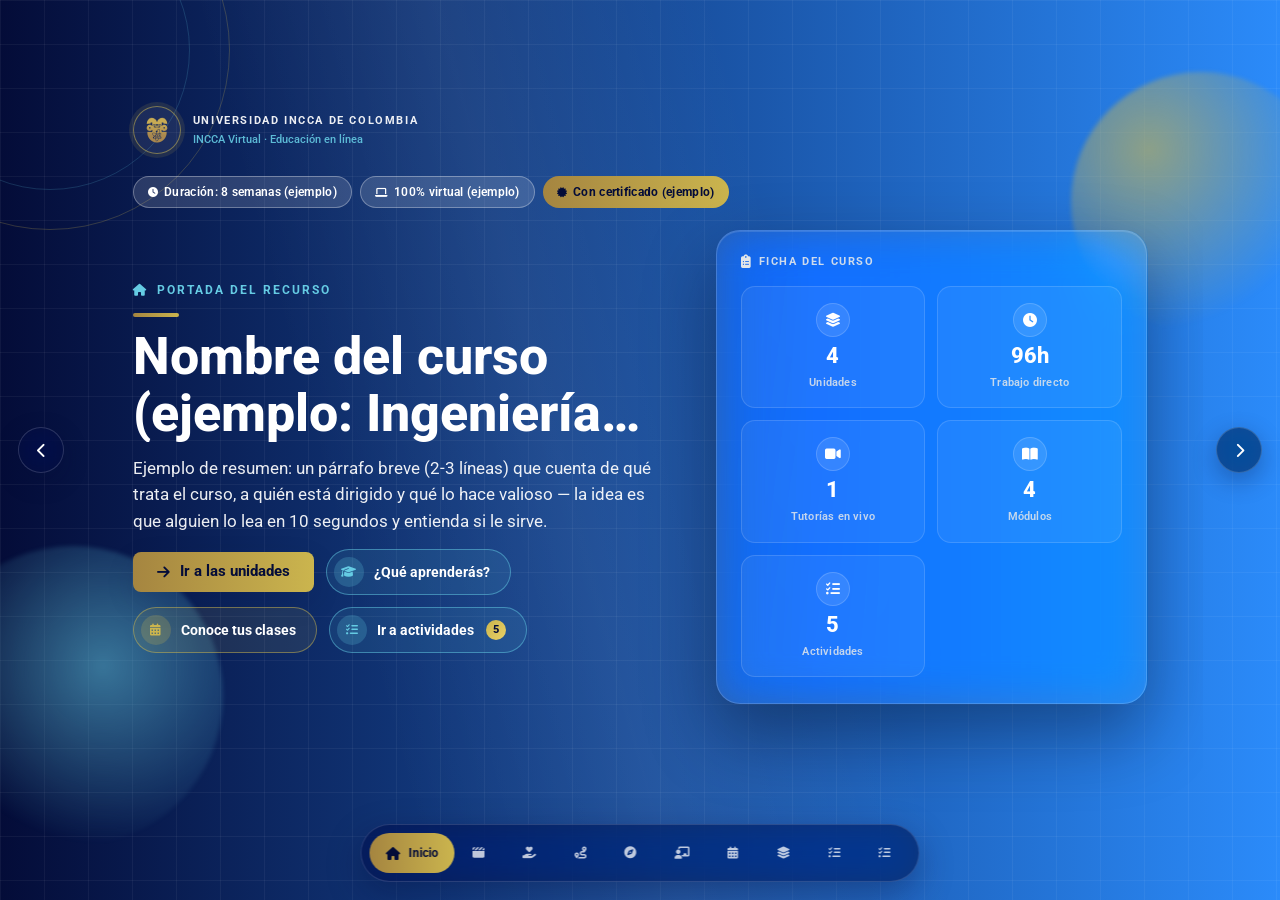
==== commit dbb21552: "Actividades: nueva seccion "recursos" (actividades fuera de los mosaicos) Adaptado del visor de unid" ====
--- a/index.html
+++ b/index.html
@@ -77,6 +77,11 @@
                   <span class="btn-pill-icon"><i class="fa-solid fa-calendar-days" aria-hidden="true"></i></span>
                   Conoce tus clases
                 </button>
+                <button class="btn-pill btn-pill--cyan" id="heroActividadesCue" hidden>
+                  <span class="btn-pill-icon"><i class="fa-solid fa-list-check" aria-hidden="true"></i></span>
+                  Ir a actividades
+                  <span class="btn-pill-badge" hidden>0</span>
+                </button>
               </div>
             </div>
 
@@ -90,6 +95,7 @@
                 <div class="stat-tile"><span class="stat-tile-icon"><i class="fa-solid fa-clock" aria-hidden="true"></i></span><span class="stat-num" id="statHoras" data-counter="0" data-counter-suffix="h">0</span><span class="stat-label">Trabajo directo</span></div>
                 <div class="stat-tile"><span class="stat-tile-icon"><i class="fa-solid fa-video" aria-hidden="true"></i></span><span class="stat-num" id="statTutorias" data-counter="0">0</span><span class="stat-label">Tutorías en vivo</span></div>
                 <div class="stat-tile"><span class="stat-tile-icon"><i class="fa-solid fa-book-open" aria-hidden="true"></i></span><span class="stat-num" id="statModulos" data-counter="0">0</span><span class="stat-label">Módulos</span></div>
+                <div class="stat-tile" id="statActividades" hidden><span class="stat-tile-icon"><i class="fa-solid fa-list-check" aria-hidden="true"></i></span><span class="stat-num" id="statActividadesNum" data-counter="0">0</span><span class="stat-label">Actividades</span></div>
               </div>
             </div>
           </div>
--- a/assets/css/styles.css
+++ b/assets/css/styles.css
@@ -133,6 +133,20 @@
    diapositiva fija oculta vía datos.secciones seguiría ocupando su lugar
    en el árbol de accesibilidad aunque ya esté invisible por opacity. */
 .slide[hidden] { display: none; }
+
+/* Mismo problema que arriba, pero genérico: CUALQUIER elemento con un
+   "display" propio en una clase (grid/flex) y que además se oculta con
+   el atributo hidden desde JS (grid.hidden = true/false, patrón usado en
+   todo main.js) empata en especificidad con el [hidden] del navegador —
+   y gana la clase, no el atributo. Bug real encontrado en #learnTextGrid
+   y #learnGrid (ambos "¿Qué aprenderás?" — con .aprenderas seleccionado
+   por temas, el panel VACÍO de texto largo quedaba visible debajo de las
+   tarjetas, rompiendo el diseño) y en #deaImagenFrame. En vez de parchar
+   caso por caso (seguro que hay más y van a seguir apareciendo), esta
+   regla general garantiza que hidden SIEMPRE gane, sin importar qué
+   "display" traiga la clase — es exactamente el comportamiento que HTML
+   espera de hidden. */
+[hidden] { display: none !important; }
 
 .slide-body {
   position: relative;
@@ -1099,6 +1113,261 @@
   .unit-illustration svg { max-width: 58vw; }
 }
 
+/* ==========================================================================
+   ACTIVIDADES (datos.recursos) — actividades del curso que viven FUERA de
+   los mosaicos. Cada recurso "actividades" es su propia diapositiva.
+   cuerpoActividades() elige el diseño por cantidad de ítems:
+     · 2+  → .act-list        (paradas sobre una línea de tiempo)
+     · 1   → .act-list--single (tarjeta protagonista, arranca abierta)
+   Color/ícono/etiqueta por tipo via data-type (--act-color/--act-grad).
+   Entrada escalonada por --act-i, atada a .slide.is-active.
+   ========================================================================== */
+.act-wrap { --act-bounce: cubic-bezier(.34,1.56,.64,1); }
+
+.act-list { position: relative; display: flex; flex-direction: column; gap: 18px; max-width: 900px; }
+
+.act {
+  --act-grad: linear-gradient(120deg, var(--dodger-blue), var(--royal-blue));
+  --act-color: var(--royal-blue);
+  position: relative; display: flex; gap: 16px; align-items: flex-start;
+  opacity: 1;
+}
+.act[data-type="quiz"]    { --act-grad: linear-gradient(120deg, #9333ea, #c026d3); --act-color: #8b2fd6; }
+.act[data-type="tarea"]   { --act-grad: linear-gradient(120deg, #0e7490, #06b6d4); --act-color: #0e7490; }
+.act[data-type="foro"]    { --act-grad: linear-gradient(120deg, #ea580c, #f97316); --act-color: #d9540e; }
+.act[data-type="taller"]  { --act-grad: linear-gradient(120deg, #15803d, #22c55e); --act-color: #15803d; }
+.act[data-type="entrega"] { --act-grad: linear-gradient(120deg, var(--bronze), var(--old-gold)); --act-color: var(--bronze); }
+.act[data-type="examen"]  { --act-grad: linear-gradient(120deg, #dc2626, #f43f5e); --act-color: #dc2626; }
+
+.slide.is-active .act {
+  animation: act-in .55s var(--ease-out) both;
+  animation-delay: calc(min(var(--act-i, 0), 9) * 60ms + .1s);
+}
+@keyframes act-in { from { opacity: 0; transform: translateY(20px); } to { opacity: 1; transform: none; } }
+
+/* Línea de tiempo que "cae" al entrar la diapositiva */
+.act-line {
+  position: absolute; left: 24px; top: 12px; bottom: 12px; width: 3px;
+  border-radius: 2px; transform-origin: top;
+  background: linear-gradient(to bottom, var(--old-gold), var(--light-cyan) 45%, rgba(101,203,227,0));
+}
+.slide.is-active .act-line { animation: act-line-draw .9s var(--ease-out) .1s both; }
+@keyframes act-line-draw { from { transform: scaleY(0); } to { transform: scaleY(1); } }
+
+/* Nodo: número ↔ ícono del tipo al abrir */
+.act-node {
+  position: relative; z-index: 1; flex: 0 0 auto;
+  width: 52px; height: 52px; border-radius: 15px; display: grid; place-items: center;
+  background: var(--white); color: var(--act-color);
+  box-shadow: 0 6px 16px rgba(4,12,56,.14), inset 0 0 0 1.5px rgba(4,12,56,.05);
+  transition: transform .4s var(--act-bounce), background .35s var(--ease-out), color .35s var(--ease-out), box-shadow .35s var(--ease-out);
+}
+.act-node::before {
+  content: ''; position: absolute; inset: -3px; border-radius: 18px;
+  border: 2px solid var(--act-color); opacity: .22;
+  transition: opacity .35s var(--ease-out), transform .35s var(--ease-out);
+}
+.act-node-num, .act-node-icon {
+  grid-area: 1 / 1; font-weight: 800; font-size: 15px;
+  transition: opacity .3s var(--ease-out), transform .45s var(--act-bounce);
+}
+.act-node-icon { font-size: 18px; opacity: 0; transform: scale(.35) rotate(-25deg); }
+.act:not(.is-open):hover .act-node { transform: translateY(-2px); }
+.act:not(.is-open):hover .act-node::before { opacity: .5; }
+.act.is-open .act-node {
+  background: var(--act-grad); color: var(--white);
+  transform: scale(1.07); box-shadow: 0 14px 30px rgba(4,12,56,.24);
+}
+.act.is-open .act-node::before { opacity: 0; transform: scale(1.12); }
+.act.is-open .act-node-num { opacity: 0; transform: scale(.35); }
+.act.is-open .act-node-icon { opacity: 1; transform: none; }
+
+/* Tarjeta */
+.act-card {
+  position: relative; flex: 1 1 auto; min-width: 0;
+  background: var(--white); border-radius: 16px; overflow: hidden;
+  box-shadow: 0 6px 18px rgba(4,12,56,.09);
+  transition: box-shadow .3s var(--ease-out), transform .3s var(--ease-out);
+  border: 1px solid rgba(4,12,56,.05);
+}
+.act:not(.is-open):hover .act-card { transform: translateX(4px); box-shadow: 0 12px 28px rgba(4,12,56,.13); }
+.act.is-open .act-card { box-shadow: 0 16px 38px rgba(4,12,56,.16); }
+.act-accent { position: absolute; left: 0; top: 0; bottom: 0; width: 4px; background: var(--act-grad); transition: width .3s var(--ease-out); }
+.act.is-open .act-accent { width: 6px; }
+.act-glyph { display: none; }
+
+.act-row { display: flex; align-items: flex-start; gap: 4px; }
+.act-toggle {
+  flex: 1 1 auto; min-width: 0;
+  display: flex; flex-direction: column; align-items: flex-start; gap: 8px;
+  padding: 14px 12px 14px 20px; text-align: left; background: none; border: none;
+}
+.act-toggle:disabled { cursor: default; }
+.act-type {
+  display: inline-flex; align-items: center; gap: 6px;
+  padding: 3px 11px 3px 8px; border-radius: 999px;
+  font-size: 10px; font-weight: 700; letter-spacing: .11em; text-transform: uppercase;
+  color: var(--white); background: var(--act-color);
+}
+.act-type i { font-size: 10px; }
+.act.is-open .act-type { box-shadow: 0 6px 16px rgba(4,12,56,.2); }
+.act-headline { display: flex; align-items: flex-start; gap: 10px; width: 100%; }
+.act-nombre { flex: 1 1 auto; min-width: 0; font-weight: 700; font-size: 15.5px; color: var(--oxford-blue); line-height: 1.4; }
+.act-caret { flex: 0 0 auto; margin-top: 3px; color: var(--text-muted); font-size: 13px; transition: transform .4s var(--act-bounce), color .3s; }
+.act.is-open .act-caret { transform: rotate(180deg); color: var(--act-color); }
+
+.act-go {
+  flex: 0 0 auto; align-self: flex-start;
+  width: 42px; height: 42px; margin: 12px 12px 12px 2px;
+  display: grid; place-items: center; border-radius: 12px;
+  background: var(--act-grad); color: var(--white); font-size: 13px; text-decoration: none;
+  box-shadow: 0 6px 16px rgba(4,12,56,.18);
+  transition: transform .3s var(--act-bounce), box-shadow .3s var(--ease-out);
+}
+.act-go:hover { transform: translateY(-3px) scale(1.06); color: var(--white); box-shadow: 0 12px 24px rgba(4,12,56,.26); }
+.act-go:active { transform: translateY(-1px) scale(1.02); }
+
+.act-panel { display: grid; grid-template-rows: 0fr; transition: grid-template-rows .42s var(--ease-out); }
+.act.is-open .act-panel { grid-template-rows: 1fr; }
+.act-panel-inner { overflow: hidden; min-height: 0; }
+
+.act-desc {
+  padding: 2px 20px 14px 16px; margin-left: 20px;
+  border-left: 3px solid var(--act-color);
+  font-size: 14.5px; line-height: 1.7; color: var(--text-body);
+}
+.act-desc p + p { margin-top: 12px; }
+.act-desc strong { color: var(--act-color); font-weight: 700; }
+
+/* Descripción HTML — se renderiza embebida, contenida */
+.act-doc { display: flex; flex-direction: column; gap: 12px; padding: 4px 18px 20px; }
+.act-doc-bar { display: flex; align-items: center; gap: 5px; }
+.act-doc-dot { width: 8px; height: 8px; border-radius: 50%; background: rgba(4,12,56,.16); }
+.act-doc-name {
+  margin-left: 8px; display: inline-flex; align-items: center; gap: 6px;
+  font-size: 10px; font-weight: 700; letter-spacing: .1em; text-transform: uppercase; color: var(--text-muted);
+}
+.act-doc-view {
+  position: relative; border: 1px solid rgba(4,12,56,.1); border-radius: 12px;
+  background: var(--white); overflow: hidden; box-shadow: 0 8px 22px rgba(4,12,56,.08);
+}
+.act-doc-view::after {
+  content: ''; position: absolute; left: 0; right: 0; bottom: 0; height: 34px; pointer-events: none;
+  background: linear-gradient(to bottom, rgba(255,255,255,0), var(--white));
+  opacity: 0; transition: opacity .3s var(--ease-out);
+}
+.act-doc-view.is-scrollable::after { opacity: 1; }
+.act-doc-scroll { max-height: clamp(190px, 32vh, 360px); overflow: auto; overscroll-behavior: contain; }
+.act-doc-html { padding: 16px 18px; font-size: 14px; line-height: 1.7; color: var(--text-body); overflow-wrap: anywhere; }
+.act-doc-html p { margin: 0 0 12px; }
+.act-doc-html p:last-child { margin-bottom: 0; }
+.act-doc-html :is(ul, ol) { margin: 0 0 12px; padding-left: 20px; }
+.act-doc-html li { margin-bottom: 5px; }
+.act-doc-html a { color: var(--royal-blue); text-decoration: underline; }
+.act-doc-html strong { color: var(--oxford-blue); }
+.act-doc-html :is(h1, h2, h3, h4) { margin: 0 0 10px; color: var(--oxford-blue); }
+.act-doc-html img { max-width: 100%; height: auto; border-radius: 8px; margin: 8px 0; }
+.act-doc-html table { max-width: 100%; border-collapse: collapse; }
+.act-preview {
+  align-self: flex-start;
+  display: inline-flex; align-items: center; gap: 8px;
+  padding: 9px 16px; border-radius: var(--radius-sm);
+  font-size: 13px; font-weight: 700;
+  border: 1.5px solid var(--royal-blue); background: none; color: var(--royal-blue);
+  transition: transform .2s var(--ease-out), box-shadow .2s var(--ease-out);
+}
+.act-preview:hover { transform: translateY(-2px); box-shadow: var(--shadow-soft); }
+
+/* CTA de píldora — solo en modo actividad única */
+.act-cta {
+  position: relative; z-index: 1;
+  display: inline-flex; align-items: center; gap: 10px;
+  margin: 4px 26px 24px; padding: 11px 12px 11px 22px; border-radius: 999px;
+  background: var(--act-grad); color: var(--white); text-decoration: none;
+  font-weight: 700; font-size: 14px;
+  box-shadow: 0 12px 26px rgba(4,12,56,.2);
+  transition: transform .25s var(--ease-out), box-shadow .25s var(--ease-out);
+}
+.act-cta:hover { transform: translateY(-2px); color: var(--white); box-shadow: 0 18px 34px rgba(4,12,56,.28); }
+.act-cta-arrow {
+  width: 24px; height: 24px; border-radius: 50%; display: grid; place-items: center;
+  background: rgba(255,255,255,.22); font-size: 11px; transition: transform .25s var(--ease-out);
+}
+.act-cta:hover .act-cta-arrow { transform: translateX(3px); }
+
+/* ── Modo actividad única — tarjeta protagonista ─────────────────────── */
+.act-list--single { gap: 0; max-width: 820px; }
+.act-list--single .act { display: flex; flex-direction: column; align-items: flex-start; gap: 0; }
+.act-list--single .act-node { position: relative; z-index: 3; margin: 0 0 -40px 22px; width: 72px; height: 72px; border-radius: 22px; }
+.act-list--single .act-node-num { font-size: 22px; }
+.act-list--single .act-node-icon { font-size: 26px; }
+.act-list--single .act-card { align-self: stretch; border-radius: 24px; box-shadow: 0 22px 50px rgba(4,12,56,.16); }
+.act-list--single .act-accent { width: 6px; }
+.act-list--single .act-glyph {
+  display: block; position: absolute; right: -14px; bottom: -26px; z-index: 0;
+  font-size: 150px; line-height: 1; color: var(--act-color); opacity: .06; pointer-events: none;
+}
+.act-list--single .act-row { position: relative; z-index: 1; padding-top: 46px; }
+.act-list--single .act-toggle { padding: 4px 16px 10px 26px; gap: 12px; }
+.act-list--single .act-type { font-size: 11px; padding: 4px 13px 4px 9px; }
+.act-list--single .act-nombre { font-size: clamp(1.2rem, 2.6vw, 1.55rem); font-weight: 800; line-height: 1.25; }
+.act-list--single .act-go { display: none; }
+.act-list--single .act-desc { position: relative; z-index: 1; margin-left: 26px; padding: 2px 28px 8px 20px; font-size: 15.5px; max-width: 70ch; }
+.act-list--single .act-doc { position: relative; z-index: 1; padding: 6px 28px 26px 26px; }
+.act-list--single .act-doc-scroll { max-height: clamp(220px, 42vh, 460px); }
+
+/* HTML de una actividad en el modal de pantalla completa */
+.act-modal-html { height: 100%; overflow-y: auto; padding: 22px 26px; background: var(--white); color: var(--text-body); font-size: 15px; line-height: 1.7; overflow-wrap: anywhere; }
+.act-modal-html :is(h1, h2, h3, h4) { margin: 0 0 12px; color: var(--oxford-blue); }
+.act-modal-html p { margin: 0 0 14px; }
+.act-modal-html :is(ul, ol) { margin: 0 0 14px; padding-left: 22px; }
+.act-modal-html a { color: var(--royal-blue); text-decoration: underline; }
+.act-modal-html img { max-width: 100%; border-radius: var(--radius-sm); margin: 10px 0; }
+.media-modal-body:has(.act-modal-html) { overflow: auto; background: var(--white); }
+.act-modal-go {
+  position: absolute; right: 26px; bottom: 22px; z-index: 5;
+  display: inline-flex; align-items: center; gap: 8px;
+  padding: 11px 20px; border-radius: 999px;
+  background: var(--gradient-institutional); color: var(--white); text-decoration: none;
+  font-weight: 700; font-size: 13.5px; box-shadow: 0 14px 30px rgba(4,12,56,.4);
+}
+.act-modal-go:hover { transform: translateY(-2px); color: var(--white); }
+
+/* Badge del CTA "Ir a actividades" del hero */
+.btn-pill-badge {
+  min-width: 20px; height: 20px; padding: 0 5px; border-radius: 999px;
+  background: linear-gradient(135deg, var(--old-gold), #e8d066); color: var(--oxford-blue);
+  font-size: 11px; font-weight: 800; line-height: 20px; text-align: center; margin-left: 2px;
+}
+
+@media (max-width: 620px) {
+  .act-list { gap: 14px; }
+  .act-line { left: 18px; }
+  .act { gap: 12px; }
+  .act-node { width: 40px; height: 40px; border-radius: 12px; }
+  .act-node::before { inset: -3px; border-radius: 15px; }
+  .act-node-num { font-size: 13px; }
+  .act-node-icon { font-size: 15px; }
+  .act-toggle { padding: 12px 10px 12px 14px; gap: 7px; }
+  .act-nombre { font-size: 14.5px; }
+  .act-go { width: 38px; height: 38px; margin: 10px 8px 10px 2px; }
+  .act-desc { margin-left: 12px; padding-left: 12px; padding-right: 14px; }
+  .act-doc { padding-left: 14px; padding-right: 14px; }
+  .act-list--single .act-node { margin: 0 0 -30px 16px; width: 56px; height: 56px; border-radius: 18px; }
+  .act-list--single .act-node-num { font-size: 17px; }
+  .act-list--single .act-node-icon { font-size: 20px; }
+  .act-list--single .act-row { padding-top: 36px; }
+  .act-list--single .act-toggle { padding-left: 18px; }
+  .act-list--single .act-glyph { font-size: 108px; right: -10px; bottom: -18px; }
+  .act-list--single .act-desc { margin-left: 16px; padding-left: 14px; padding-right: 18px; }
+  .act-list--single .act-doc { padding-left: 18px; padding-right: 18px; }
+  .act-cta { margin-left: 18px; margin-right: 18px; }
+}
+
+@media (prefers-reduced-motion: reduce) {
+  .slide.is-active .act, .slide.is-active .act-line { animation-delay: 0s; }
+}
+
 /* ---------- Diapositivas custom (datos.diapositivas_extra) ----------
    Tipo "pagina": el iframe/html ocupa toda la diapositiva (misma clase
    .slide-fullbleed que usa Unidades). Tipo "media": diapositiva normal
@@ -1162,7 +1431,7 @@
   .hero-title { -webkit-line-clamp: 1; }
   .hero-desc { -webkit-line-clamp: 2; }
   .hero-panel { padding: 12px 16px 14px; gap: 8px; }
-  .stat-grid { grid-template-columns: repeat(4, 1fr); gap: 6px; }
+  .stat-grid { grid-template-columns: repeat(auto-fit, minmax(58px, 1fr)); gap: 6px; }
   .stat-tile { padding: 6px 4px; gap: 3px; }
   .stat-tile-icon { width: 22px; height: 22px; font-size: 10px; }
   .stat-num { font-size: 14px; }
